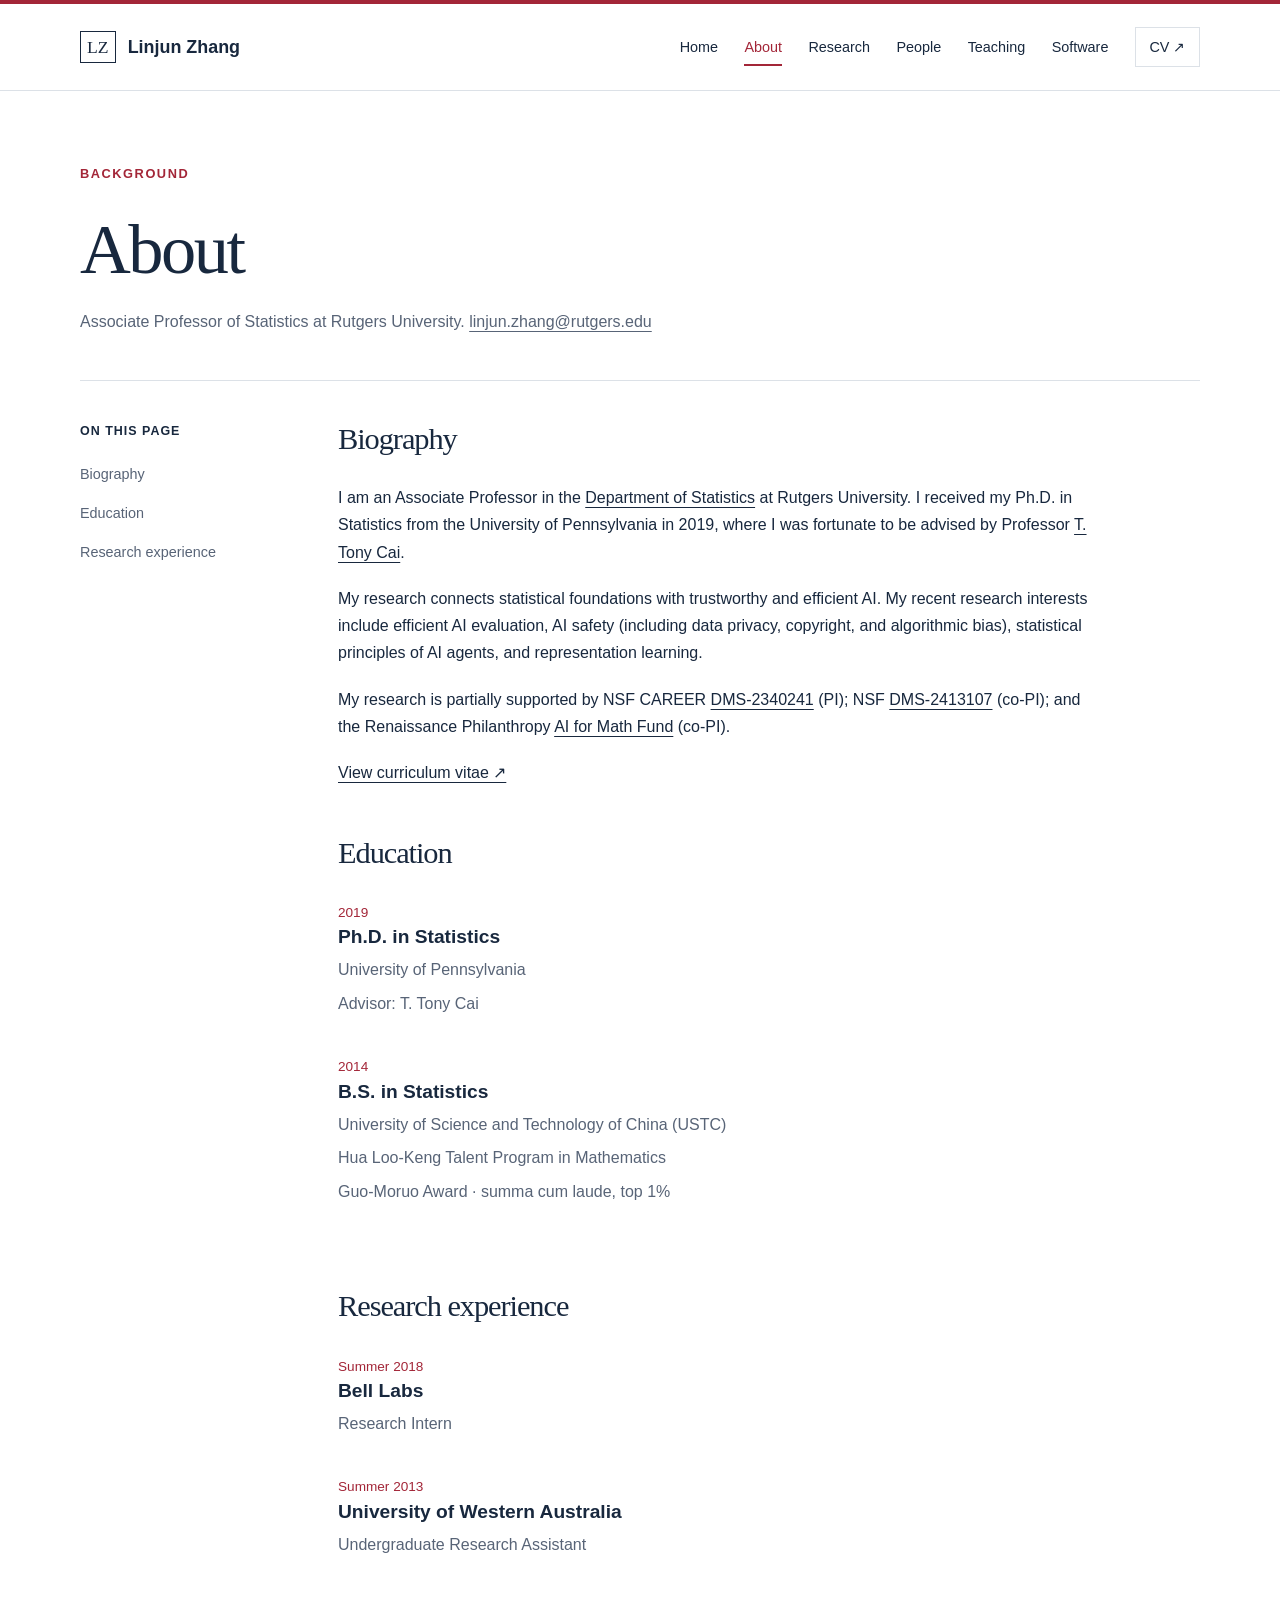
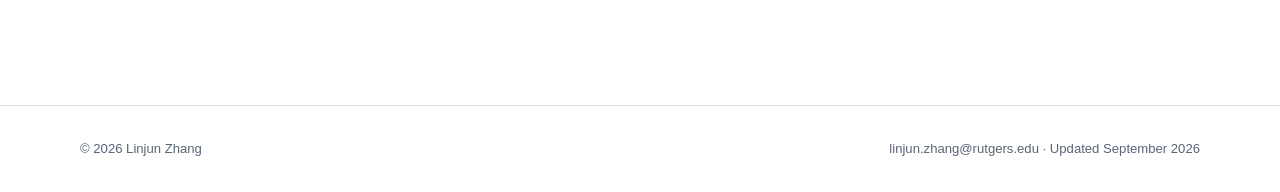
==== About.html @ 8ea5ffb5 "Simplify copyright footer across all pages" ====
<!doctype html>
<html lang="en">
<head>
  <meta charset="utf-8">
  <meta name="viewport" content="width=device-width, initial-scale=1">
  <title>About | Linjun Zhang</title>
  <meta name="description" content="Biography, education, research interests, and experience of Linjun Zhang at Rutgers University.">
  <link rel="canonical" href="https://linjunz.github.io/About.html">
  <link rel="icon" href="icon.jpg" type="image/jpeg">
  <link rel="stylesheet" href="assets/site.css?v=portrait-2">
  <script src="assets/site.js" defer></script>
</head>
<body data-page="About">
<a class="skip-link" href="#main">Skip to content</a>
<header class="site-header"><div class="wrap header-inner">
  <a class="brand" href="index.html"><span class="monogram" aria-hidden="true">LZ</span>Linjun Zhang</a>
  <button class="menu-toggle" type="button" aria-controls="primary-navigation" aria-expanded="false" hidden>Menu</button>
  <nav class="nav" id="primary-navigation" aria-label="Main navigation"><a href="index.html">Home</a><a href="About.html" aria-current="page">About</a><a href="Research.html">Research</a><a href="People.html">People</a><a href="Teaching.html">Teaching</a><a href="Software.html">Software</a><a href="https://www.dropbox.com/s/jrlijhclnd26m2x/CV_Linjun_Zhang.pdf?dl=0" class="cv-link">CV ↗</a></nav>
</div></header>
<main id="main" class="wrap"><header class="page-intro"><p class="eyebrow">Background</p><h1>About</h1><p>Associate Professor of Statistics at Rutgers University. <a href="mailto:linjun.zhang@rutgers.edu">linjun.zhang@rutgers.edu</a></p></header><div class="page-layout"><nav class="page-nav" aria-label="On this page"><strong>On this page</strong><a href="#biography">Biography</a><a href="#education">Education</a><a href="#experience">Research experience</a></nav><div><section class="content-section prose" id="biography"><h2>Biography</h2>
<p>I am an Associate Professor in the <a href="https://statistics.rutgers.edu/">Department of Statistics</a> at Rutgers University. I received my Ph.D. in Statistics from the University of Pennsylvania in 2019, where I was fortunate to be advised by Professor <a href="http://www-stat.wharton.upenn.edu/~tcai/">T. Tony Cai</a>.</p>
<p>My research connects statistical foundations with trustworthy and efficient AI. My recent research interests include efficient AI evaluation, AI safety (including data privacy, copyright, and algorithmic bias), statistical principles of AI agents, and representation learning.</p>
<p>My research is partially supported by NSF CAREER <a href="https://www.nsf.gov/awardsearch/showAward?AWD_ID=2340241">DMS-2340241</a> (PI); NSF <a href="https://www.nsf.gov/awardsearch/showAward?AWD_ID=2413107">DMS-2413107</a> (co-PI); and the Renaissance Philanthropy <a href="https://www.renaissancephilanthropy.org/crowdsourcing-and-reinventing-the-next-generation-of-dynamic-and-scalable-math-benchmarks">AI for Math Fund</a> (co-PI).</p>
<p><a href="https://www.dropbox.com/s/jrlijhclnd26m2x/CV_Linjun_Zhang.pdf?dl=0">View curriculum vitae ↗</a></p></section>
<section class="content-section" id="education"><h2>Education</h2>
<div class="timeline-entry"><time>2019</time><h3>Ph.D. in Statistics</h3><p>University of Pennsylvania</p><p>Advisor: T. Tony Cai</p></div>
<div class="timeline-entry"><time>2014</time><h3>B.S. in Statistics</h3><p>University of Science and Technology of China (USTC)</p><p>Hua Loo-Keng Talent Program in Mathematics</p><p>Guo-Moruo Award · summa cum laude, top 1%</p></div></section>
<section class="content-section" id="experience"><h2>Research experience</h2>
<div class="timeline-entry"><time>Summer 2018</time><h3>Bell Labs</h3><p>Research Intern</p></div>
<div class="timeline-entry"><time>Summer 2013</time><h3>University of Western Australia</h3><p>Undergraduate Research Assistant</p></div></section></div></div></main>
<footer class="site-footer"><div class="wrap footer-inner"><span>© 2026 Linjun Zhang</span><span><a href="mailto:linjun.zhang@rutgers.edu">linjun.zhang@rutgers.edu</a> · Updated September 2026</span></div></footer>
</body>
</html>
---- assets/site.css ----
:root{--ink:#18283e;--muted:#586477;--accent:#a32638;--line:#dce1e7;--paper:#fff;--wash:#f3f5f8;--serif:Georgia,'Times New Roman',serif;--sans:-apple-system,BlinkMacSystemFont,'Segoe UI',sans-serif}
*{box-sizing:border-box}html{scroll-behavior:smooth;scroll-padding-top:6rem}body{margin:0;color:var(--ink);background:var(--paper);font:1rem/1.7 var(--sans);-webkit-font-smoothing:antialiased}a{color:inherit;text-underline-offset:.22em}a:hover{color:var(--accent)}a:focus-visible,button:focus-visible,summary:focus-visible{outline:3px solid var(--accent);outline-offset:5px}img{max-width:100%;display:block}button{font:inherit}h1,h2,h3,p{margin-top:0}h1,h2,h3{line-height:1.2}h1,h2{font-family:var(--serif);font-weight:400;letter-spacing:-.035em}h1{font-size:clamp(2.8rem,5.5vw,4.8rem)}h2{font-size:2.15rem}h3{font-size:1.2rem;font-weight:600}p{margin-bottom:1.2rem}.wrap{width:min(1120px,calc(100% - 6rem));margin-inline:auto}.skip-link{position:fixed;top:-100px;left:1rem;background:var(--ink);color:white;padding:.7rem 1rem;z-index:100}.skip-link:focus{top:1rem}.site-header{border-top:4px solid var(--accent);border-bottom:1px solid var(--line);background:var(--paper)}.header-inner{min-height:86px;display:flex;align-items:center;justify-content:space-between;gap:2rem}.brand{text-decoration:none;display:flex;align-items:center;gap:.75rem;font-weight:650;font-size:1.12rem;white-space:nowrap}.monogram{border:1px solid var(--ink);font:1.1rem var(--serif);padding:.3rem .38rem}.nav{display:flex;gap:1.65rem;align-items:center}.nav a{font-size:.9rem;text-decoration:none;position:relative;padding:1rem 0}.nav a[aria-current=page]{color:var(--accent)}.nav a[aria-current=page]:after{content:'';position:absolute;bottom:.55rem;left:0;right:0;height:2px;background:var(--accent)}.nav .cv-link{border:1px solid var(--line);padding:.4rem .85rem}.menu-toggle{display:none;background:none;border:1px solid var(--line);padding:.4rem .75rem;color:var(--ink)}.eyebrow{font-size:.8rem;letter-spacing:.12em;text-transform:uppercase;color:var(--accent);font-weight:650;margin-bottom:1.4rem}.home-hero{display:grid;grid-template-columns:minmax(0,1fr) 290px;gap:5rem;padding:5rem 0 4rem;align-items:start}.home-hero h1{margin-bottom:1.1rem}.position{font-size:1.25rem;margin-bottom:1.8rem}.position span{display:block;font-size:1rem;color:var(--muted);margin-top:.15rem}.intro{max-width:650px;font-size:1.08rem}.portrait{margin:0;width:100%;max-width:260px;justify-self:end}.portrait img{width:100%;height:auto;aspect-ratio:2/3;object-fit:contain;border-radius:6px}.portrait figcaption{font-size:.82rem;color:var(--muted);margin-top:.9rem;border-top:2px solid var(--accent);padding-top:.8rem}.portrait figcaption span{display:block}.contact-links{display:flex;gap:.65rem 1.4rem;flex-wrap:wrap;margin-top:1.9rem;font-size:.9rem}.contact-links a{text-decoration:none;border-bottom:1px solid var(--line);padding-bottom:.2rem}.opportunity{display:grid;grid-template-columns:190px minmax(0,1fr) auto;gap:1.7rem;align-items:center;background:var(--wash);border-left:3px solid var(--accent);padding:1.6rem 1.8rem;margin-bottom:4rem}.opportunity h2{font:600 1rem var(--sans);letter-spacing:0;margin:0}.opportunity p{margin:0;color:var(--muted);font-size:.94rem}.opportunity a{font-size:.9rem;white-space:nowrap}.split-section{display:grid;grid-template-columns:240px minmax(0,1fr);gap:3rem;padding:3rem 0;border-top:1px solid var(--line)}.split-section>div:first-child p{font-size:.9rem;color:var(--muted)}.section-number{display:block;color:var(--accent);font-size:.8rem;letter-spacing:.1em;margin-bottom:1.1rem}.topics{display:grid;grid-template-columns:1fr 1fr;gap:1.35rem 2.5rem}.topic{font-size:1.1rem;font-family:var(--serif);padding-bottom:1rem;border-bottom:1px solid var(--line)}.topic span{font: .8rem var(--sans);color:var(--muted);display:block;margin-top:.5rem}.funding{color:var(--muted);font-size:.95rem;max-width:700px}.site-footer{margin-top:4rem;border-top:1px solid var(--line);padding:2rem 0;color:var(--muted);font-size:.82rem}.footer-inner{display:flex;justify-content:space-between;gap:1rem;flex-wrap:wrap}.site-footer a{text-decoration:none}.page-intro{padding:4.5rem 0 2.8rem;border-bottom:1px solid var(--line);margin-bottom:2.5rem}.page-intro h1{margin-bottom:1rem}.page-intro p:last-child{margin:0;max-width:780px;color:var(--muted)}.page-intro .eyebrow{color:var(--accent)}.page-layout{display:grid;grid-template-columns:210px minmax(0,1fr);gap:3rem}.page-nav{align-self:start;position:sticky;top:2rem;font-size:.9rem}.page-nav a{display:block;text-decoration:none;color:var(--muted);padding:.45rem 0}.page-nav a:hover{color:var(--accent)}.page-nav strong{display:block;margin-bottom:.8rem;font-size:.78rem;letter-spacing:.08em;text-transform:uppercase}.content-section{margin-bottom:3rem;scroll-margin-top:2rem}.content-section h2{font-size:1.9rem;margin-bottom:1.7rem}.paper-list,.person-list,.course-list,.plain-list{list-style:none;padding:0;margin:0}.paper{border-top:1px solid var(--line);padding:1.5rem 0}.paper:first-child{border-top:0;padding-top:0}.paper h3{font-size:1.13rem;line-height:1.5;margin:.5rem 0}.paper h3 a{text-decoration:none}.paper h3 a:hover{text-decoration:underline}.paper-meta{font-size:.8rem;color:var(--accent);font-weight:600}.authors{font-size:.9rem;color:var(--muted);margin:0}.authors strong{color:var(--ink);font-weight:600}.paper-links{display:flex;gap:1rem;margin-top:.5rem;font-size:.82rem}.paper-links a{color:var(--muted)}.person-list li,.course-list li{padding:1.3rem 0;border-top:1px solid var(--line)}.person-list li:first-child,.course-list li:first-child{border-top:0;padding-top:0}.person-list h3{margin:0 0 .45rem}.person-list p{margin:.2rem 0;color:var(--muted);font-size:.94rem}.people-grid{display:grid;grid-template-columns:1fr 1fr;gap:1.2rem 2rem}.people-grid .person{padding:1.1rem 0;border-bottom:1px solid var(--line)}.people-grid h3{margin-bottom:.3rem}.people-grid p{color:var(--muted);font-size:.9rem;margin:0}.course{display:grid;grid-template-columns:110px minmax(0,1fr);gap:1.5rem}.course time{font-size:.85rem;color:var(--muted)}.course h3{margin-bottom:.35rem}.course p{margin:0;color:var(--muted);font-size:.94rem}.course-code{font-size:.8rem;color:var(--accent);font-weight:600}.software-grid{display:grid;grid-template-columns:1fr 1fr;gap:0 3rem}.software{padding:1.8rem 0;border-top:1px solid var(--line)}.software h2{font-size:1.8rem;margin:.8rem 0}.software p{color:var(--muted);font-size:.96rem;min-height:3.2rem}.software .language{color:var(--accent);font-size:.8rem}.software-links{display:flex;gap:1.2rem;font-size:.88rem}.prose{max-width:760px}.timeline-entry{padding-bottom:1.8rem}.timeline-entry h3{margin-bottom:.5rem}.timeline-entry p{color:var(--muted);margin-bottom:.4rem}.timeline-entry time{font-size:.85rem;color:var(--accent)}.small-note{font-size:.82rem;color:var(--muted)}.link-arrow{font-size:.9rem}.home-recent .paper h3{font-size:1.1rem}.home-recent .paper{padding:1.2rem 0}.home-recent .paper:first-child{padding-top:0}
@media(min-width:801px){.nav{display:flex!important}}
@media(max-width:1000px){.wrap{width:calc(100% - 3.5rem)}.nav{gap:1rem}.home-hero{gap:2.5rem;grid-template-columns:minmax(0,1fr) 240px}.portrait{max-width:240px}.opportunity{grid-template-columns:150px minmax(0,1fr)}.opportunity>a{grid-column:2}.split-section{grid-template-columns:190px minmax(0,1fr);gap:2rem}.page-layout{grid-template-columns:170px minmax(0,1fr);gap:2rem}}
@media(max-width:800px){.header-inner{flex-wrap:wrap;gap:0;min-height:76px;padding:1.1rem 0}.menu-toggle:not([hidden]){display:block}.nav{width:100%;flex-wrap:wrap;gap:.2rem 1.5rem;padding-top:1rem}.nav[hidden]{display:none}.nav a{padding:.6rem 0}.home-hero{padding-top:3rem;grid-template-columns:minmax(0,1fr) 190px;gap:2rem}.portrait{max-width:190px}.page-layout{display:block}.page-nav{position:static;display:flex;flex-wrap:wrap;gap:.25rem 1.2rem;border-bottom:1px solid var(--line);padding-bottom:1.5rem;margin-bottom:2.5rem}.page-nav strong{width:100%}.page-nav a{padding:.2rem 0}.page-intro{padding-top:3rem}.opportunity{margin-bottom:2.5rem}.split-section{grid-template-columns:1fr;gap:1rem}.split-section>div:first-child{display:flex;align-items:baseline;gap:1rem;flex-wrap:wrap}.section-number{margin:0}.split-section>div:first-child h2{margin-bottom:1rem}.split-section>div:first-child p{width:100%}}
@media(max-width:580px){.wrap{width:calc(100% - 2.5rem)}.home-hero{grid-template-columns:1fr;padding:2.5rem 0;gap:1.8rem}.hero-copy{order:1}.portrait{display:flex;gap:1rem;align-items:center;max-width:none;justify-self:start}.portrait img{width:100px;height:auto;flex:none}.portrait figcaption{margin:0;padding:.6rem 0;border-top:0;font-size:.85rem}.home-hero h1{font-size:3.2rem}.home-hero .eyebrow{margin-bottom:1rem}.intro{font-size:1rem}.position{font-size:1.08rem}.opportunity{display:block;padding:1.4rem}.opportunity h2{margin-bottom:.8rem}.opportunity p{margin-bottom:1rem}.topics,.people-grid,.software-grid{grid-template-columns:1fr}.topic{font-size:1.15rem}.page-intro{padding:2.5rem 0 2rem}.page-intro h1{font-size:3rem}.course{grid-template-columns:1fr;gap:.4rem}.split-section{padding:2rem 0}.site-footer{margin-top:2rem}.footer-inner{display:block}.footer-inner>span{display:block;margin-bottom:.5rem}}
@media(prefers-reduced-motion:reduce){html{scroll-behavior:auto}}
@media print{.site-header,.page-nav,.menu-toggle,.skip-link{display:none}.wrap{width:100%}.home-hero{padding:1rem 0}.page-layout{display:block}a{text-decoration:none}.paper,.person{break-inside:avoid}.site-footer{margin-top:1rem}}
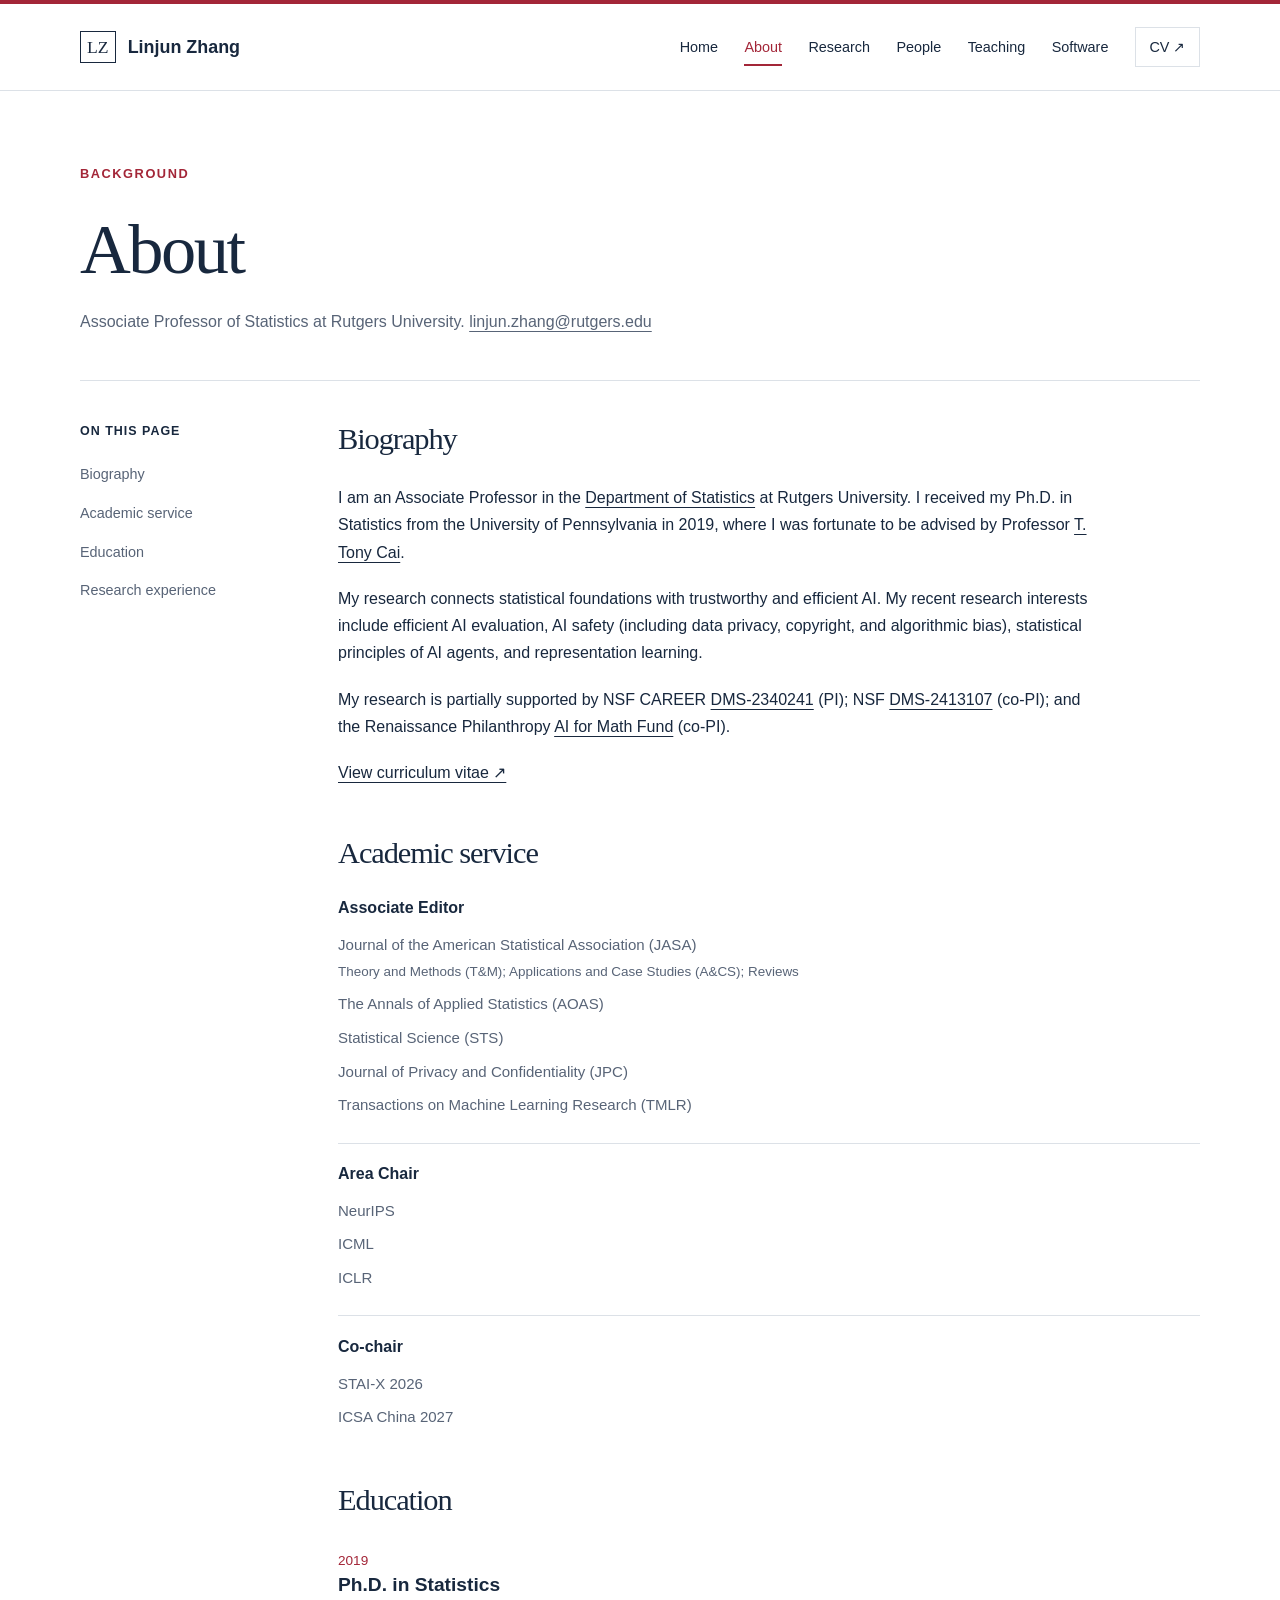
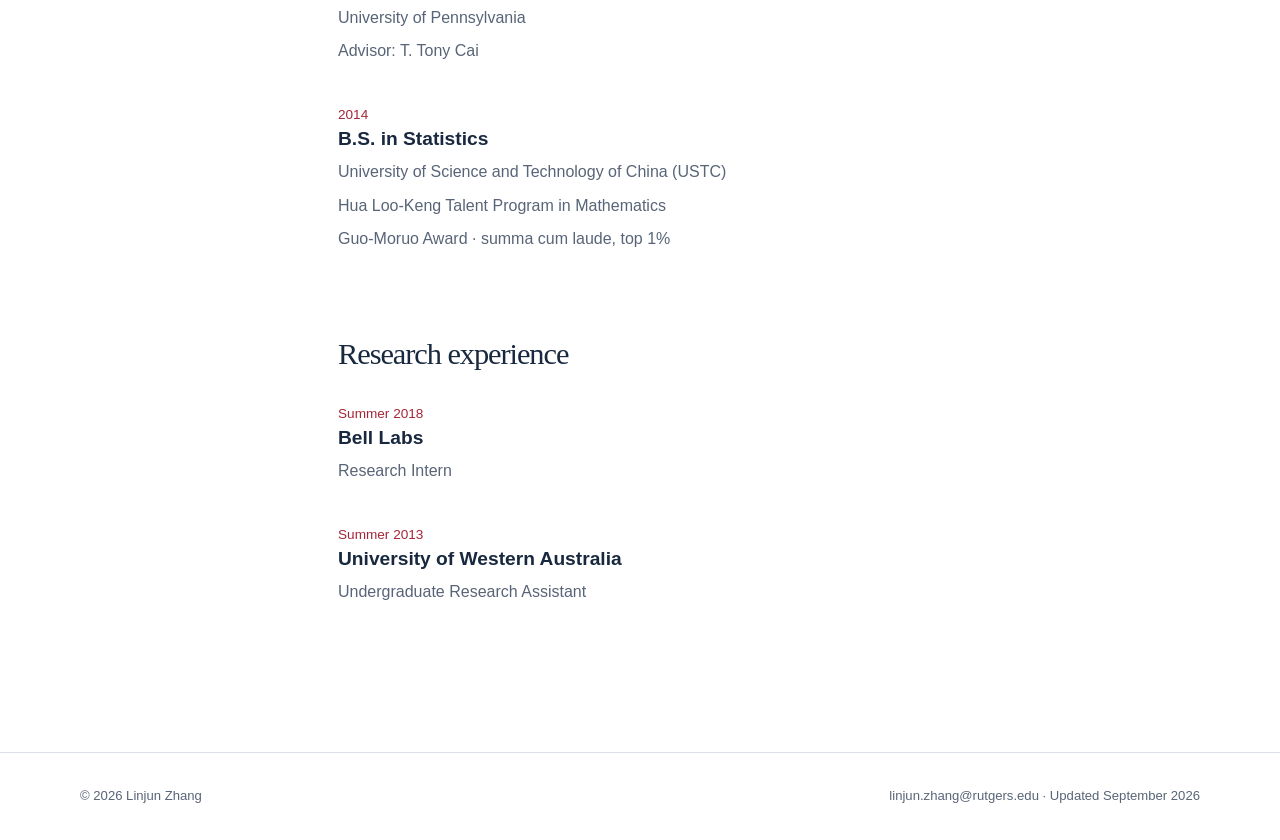
==== commit b52eb4b1: "Add academic service and move homepage recruitment to the bottom" ====
--- a/About.html
+++ b/About.html
@@ -4,10 +4,10 @@
   <meta charset="utf-8">
   <meta name="viewport" content="width=device-width, initial-scale=1">
   <title>About | Linjun Zhang</title>
-  <meta name="description" content="Biography, education, research interests, and experience of Linjun Zhang at Rutgers University.">
+  <meta name="description" content="Biography, academic service, education, research interests, and experience of Linjun Zhang at Rutgers University.">
   <link rel="canonical" href="https://linjunz.github.io/About.html">
   <link rel="icon" href="icon.jpg" type="image/jpeg">
-  <link rel="stylesheet" href="assets/site.css?v=portrait-2">
+  <link rel="stylesheet" href="assets/site.css?v=service-1">
   <script src="assets/site.js" defer></script>
 </head>
 <body data-page="About">
@@ -17,11 +17,12 @@
   <button class="menu-toggle" type="button" aria-controls="primary-navigation" aria-expanded="false" hidden>Menu</button>
   <nav class="nav" id="primary-navigation" aria-label="Main navigation"><a href="index.html">Home</a><a href="About.html" aria-current="page">About</a><a href="Research.html">Research</a><a href="People.html">People</a><a href="Teaching.html">Teaching</a><a href="Software.html">Software</a><a href="https://www.dropbox.com/s/jrlijhclnd26m2x/CV_Linjun_Zhang.pdf?dl=0" class="cv-link">CV ↗</a></nav>
 </div></header>
-<main id="main" class="wrap"><header class="page-intro"><p class="eyebrow">Background</p><h1>About</h1><p>Associate Professor of Statistics at Rutgers University. <a href="mailto:linjun.zhang@rutgers.edu">linjun.zhang@rutgers.edu</a></p></header><div class="page-layout"><nav class="page-nav" aria-label="On this page"><strong>On this page</strong><a href="#biography">Biography</a><a href="#education">Education</a><a href="#experience">Research experience</a></nav><div><section class="content-section prose" id="biography"><h2>Biography</h2>
+<main id="main" class="wrap"><header class="page-intro"><p class="eyebrow">Background</p><h1>About</h1><p>Associate Professor of Statistics at Rutgers University. <a href="mailto:linjun.zhang@rutgers.edu">linjun.zhang@rutgers.edu</a></p></header><div class="page-layout"><nav class="page-nav" aria-label="On this page"><strong>On this page</strong><a href="#biography">Biography</a><a href="#service">Academic service</a><a href="#education">Education</a><a href="#experience">Research experience</a></nav><div><section class="content-section prose" id="biography"><h2>Biography</h2>
 <p>I am an Associate Professor in the <a href="https://statistics.rutgers.edu/">Department of Statistics</a> at Rutgers University. I received my Ph.D. in Statistics from the University of Pennsylvania in 2019, where I was fortunate to be advised by Professor <a href="http://www-stat.wharton.upenn.edu/~tcai/">T. Tony Cai</a>.</p>
 <p>My research connects statistical foundations with trustworthy and efficient AI. My recent research interests include efficient AI evaluation, AI safety (including data privacy, copyright, and algorithmic bias), statistical principles of AI agents, and representation learning.</p>
 <p>My research is partially supported by NSF CAREER <a href="https://www.nsf.gov/awardsearch/showAward?AWD_ID=2340241">DMS-2340241</a> (PI); NSF <a href="https://www.nsf.gov/awardsearch/showAward?AWD_ID=2413107">DMS-2413107</a> (co-PI); and the Renaissance Philanthropy <a href="https://www.renaissancephilanthropy.org/crowdsourcing-and-reinventing-the-next-generation-of-dynamic-and-scalable-math-benchmarks">AI for Math Fund</a> (co-PI).</p>
 <p><a href="https://www.dropbox.com/s/jrlijhclnd26m2x/CV_Linjun_Zhang.pdf?dl=0">View curriculum vitae ↗</a></p></section>
+<section class="content-section" id="service"><h2>Academic service</h2><div class="service-groups"><section class="service-group"><h3>Associate Editor</h3><ul><li><a href="https://www.tandfonline.com/journals/uasa19">Journal of the American Statistical Association (JASA)</a><span class="service-detail">Theory and Methods (T&amp;M); Applications and Case Studies (A&amp;CS); Reviews</span></li><li>The Annals of Applied Statistics (AOAS)</li><li>Statistical Science (STS)</li><li><a href="https://journalprivacyconfidentiality.org/index.php/jpc/about/editorialTeam">Journal of Privacy and Confidentiality (JPC)</a></li><li><a href="https://jmlr.org/tmlr/editorial-board.html">Transactions on Machine Learning Research (TMLR)</a></li></ul></section><section class="service-group"><h3>Area Chair</h3><ul><li>NeurIPS</li><li>ICML</li><li>ICLR</li></ul></section><section class="service-group"><h3>Co-chair</h3><ul><li><a href="https://statsupai.org/STAIX2026/organizers.html">STAI-X 2026</a></li><li>ICSA China 2027</li></ul></section></div></section>
 <section class="content-section" id="education"><h2>Education</h2>
 <div class="timeline-entry"><time>2019</time><h3>Ph.D. in Statistics</h3><p>University of Pennsylvania</p><p>Advisor: T. Tony Cai</p></div>
 <div class="timeline-entry"><time>2014</time><h3>B.S. in Statistics</h3><p>University of Science and Technology of China (USTC)</p><p>Hua Loo-Keng Talent Program in Mathematics</p><p>Guo-Moruo Award · summa cum laude, top 1%</p></div></section>
--- a/assets/site.css
+++ b/assets/site.css
@@ -6,3 +6,5 @@
 @media(max-width:580px){.wrap{width:calc(100% - 2.5rem)}.home-hero{grid-template-columns:1fr;padding:2.5rem 0;gap:1.8rem}.hero-copy{order:1}.portrait{display:flex;gap:1rem;align-items:center;max-width:none;justify-self:start}.portrait img{width:100px;height:auto;flex:none}.portrait figcaption{margin:0;padding:.6rem 0;border-top:0;font-size:.85rem}.home-hero h1{font-size:3.2rem}.home-hero .eyebrow{margin-bottom:1rem}.intro{font-size:1rem}.position{font-size:1.08rem}.opportunity{display:block;padding:1.4rem}.opportunity h2{margin-bottom:.8rem}.opportunity p{margin-bottom:1rem}.topics,.people-grid,.software-grid{grid-template-columns:1fr}.topic{font-size:1.15rem}.page-intro{padding:2.5rem 0 2rem}.page-intro h1{font-size:3rem}.course{grid-template-columns:1fr;gap:.4rem}.split-section{padding:2rem 0}.site-footer{margin-top:2rem}.footer-inner{display:block}.footer-inner>span{display:block;margin-bottom:.5rem}}
 @media(prefers-reduced-motion:reduce){html{scroll-behavior:auto}}
 @media print{.site-header,.page-nav,.menu-toggle,.skip-link{display:none}.wrap{width:100%}.home-hero{padding:1rem 0}.page-layout{display:block}a{text-decoration:none}.paper,.person{break-inside:avoid}.site-footer{margin-top:1rem}}
+
+.service-groups{min-width:0}.service-group+.service-group{border-top:1px solid var(--line);margin-top:1.3rem;padding-top:1.3rem}.service-group h3{font-size:1rem;margin:0 0 .65rem}.service-group ul{list-style:none;margin:0;padding:0}.service-group li{font-size:.94rem;color:var(--muted);padding:.25rem 0;overflow-wrap:anywhere}.service-group a{text-decoration:none}.service-group a:hover{text-decoration:underline}.service-detail{display:block;font-size:.84rem;margin-top:.2rem}
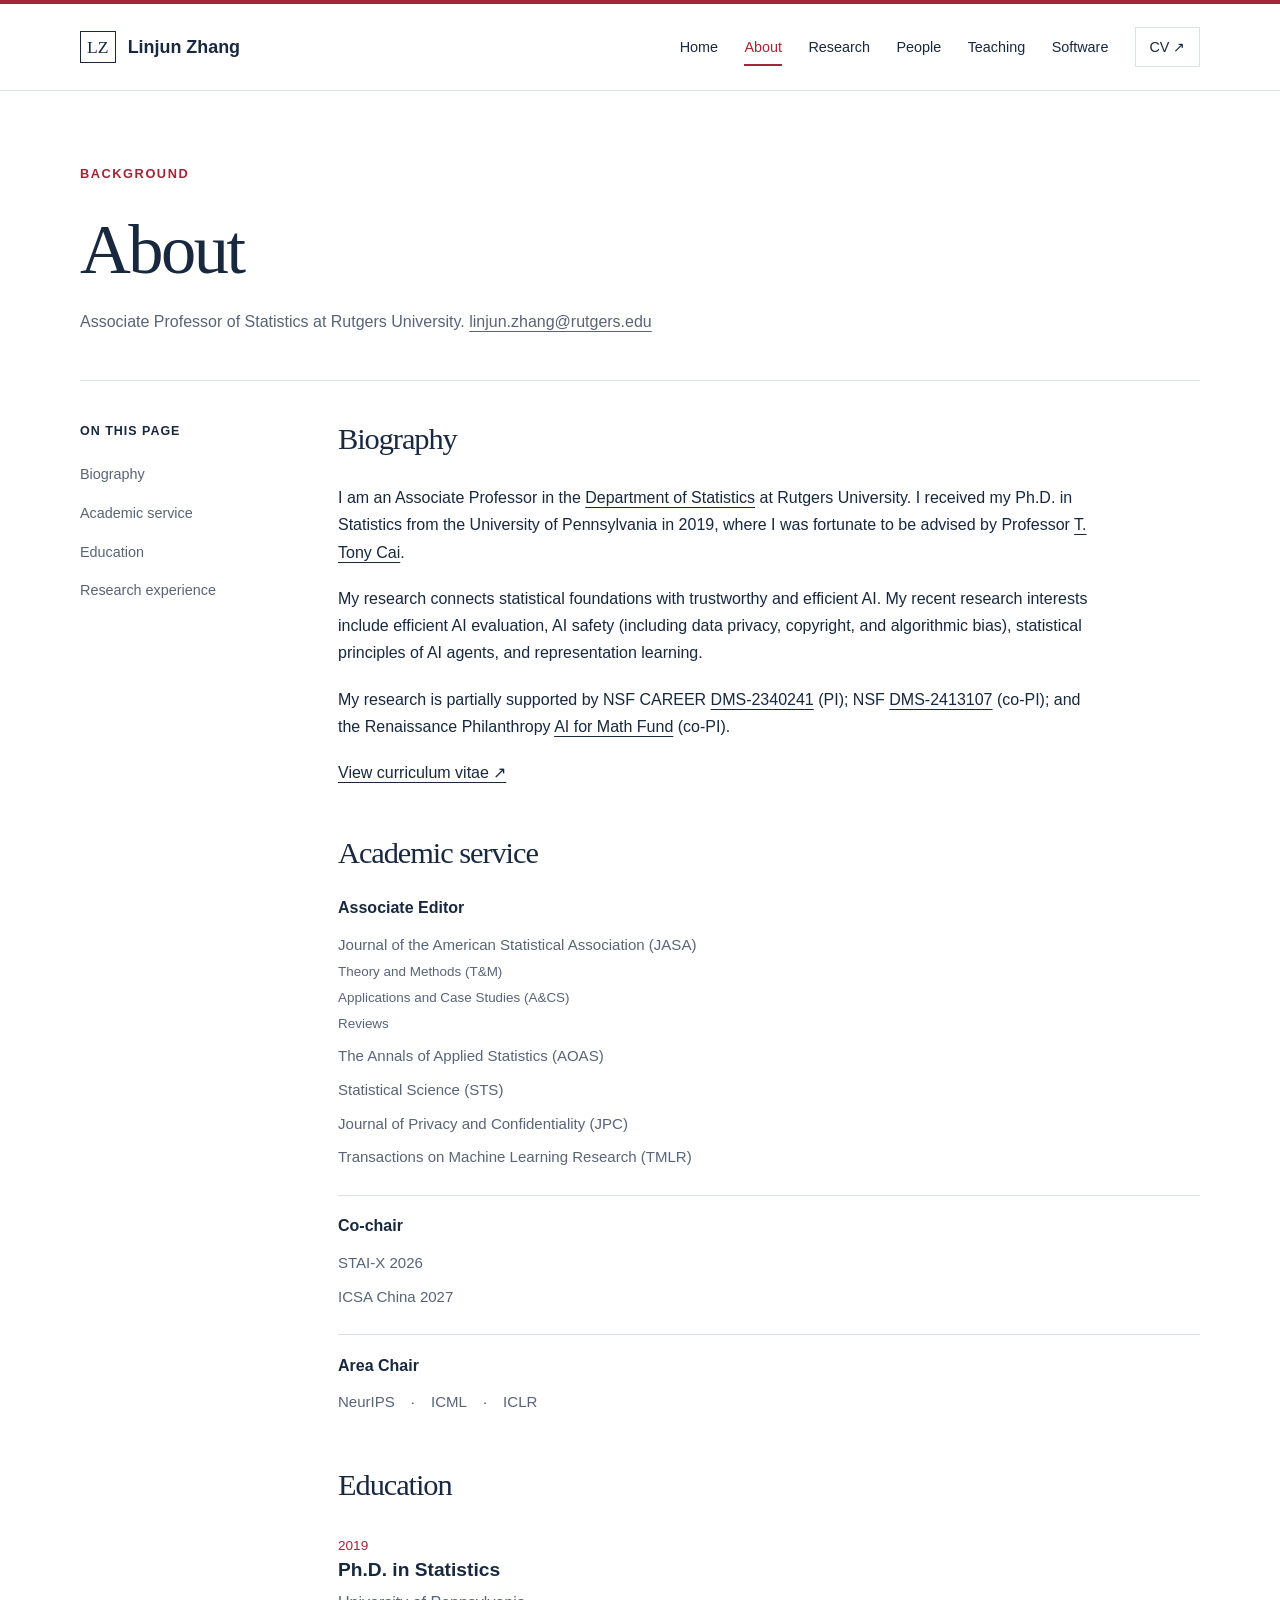
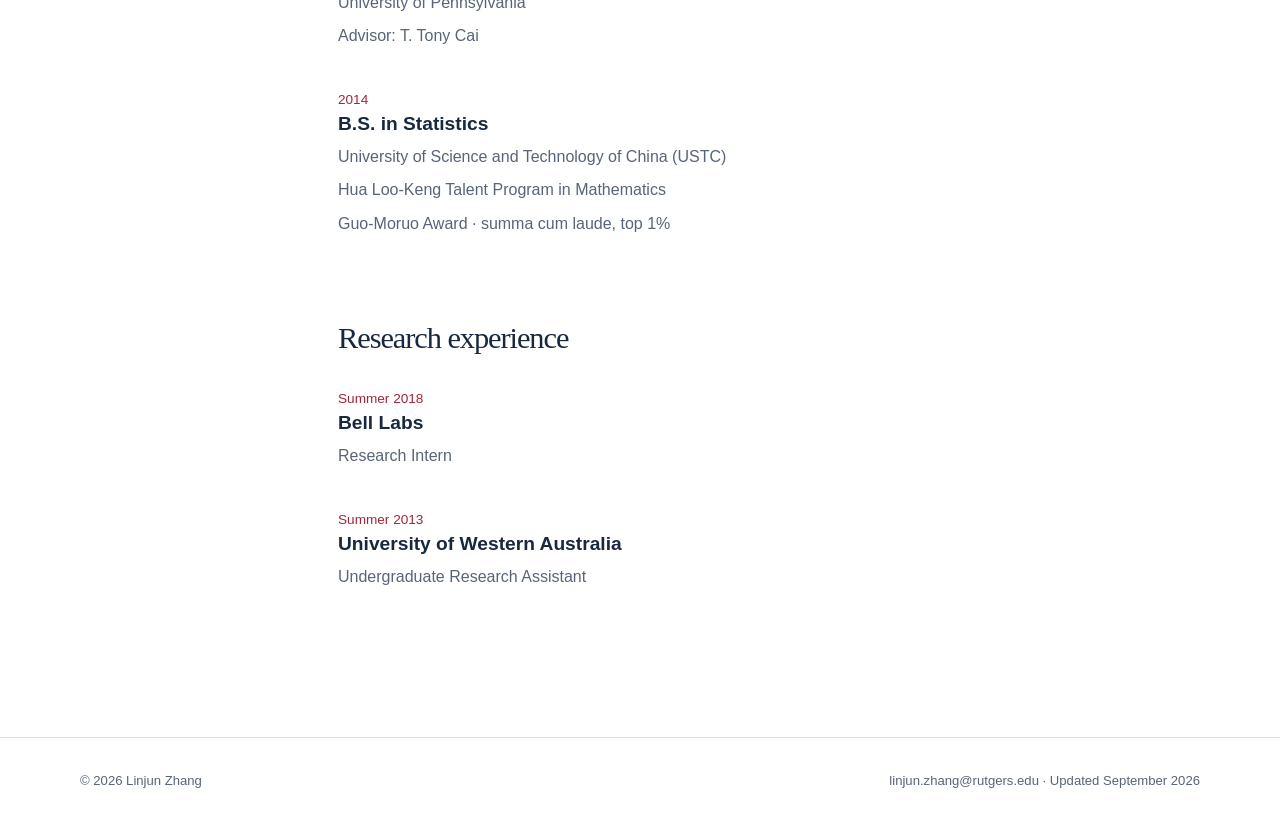
==== commit 2d463f8e: "Refine academic service layout and conference link" ====
--- a/About.html
+++ b/About.html
@@ -7,7 +7,7 @@
   <meta name="description" content="Biography, academic service, education, research interests, and experience of Linjun Zhang at Rutgers University.">
   <link rel="canonical" href="https://linjunz.github.io/About.html">
   <link rel="icon" href="icon.jpg" type="image/jpeg">
-  <link rel="stylesheet" href="assets/site.css?v=service-1">
+  <link rel="stylesheet" href="assets/site.css?v=service-2">
   <script src="assets/site.js" defer></script>
 </head>
 <body data-page="About">
@@ -22,7 +22,7 @@
 <p>My research connects statistical foundations with trustworthy and efficient AI. My recent research interests include efficient AI evaluation, AI safety (including data privacy, copyright, and algorithmic bias), statistical principles of AI agents, and representation learning.</p>
 <p>My research is partially supported by NSF CAREER <a href="https://www.nsf.gov/awardsearch/showAward?AWD_ID=2340241">DMS-2340241</a> (PI); NSF <a href="https://www.nsf.gov/awardsearch/showAward?AWD_ID=2413107">DMS-2413107</a> (co-PI); and the Renaissance Philanthropy <a href="https://www.renaissancephilanthropy.org/crowdsourcing-and-reinventing-the-next-generation-of-dynamic-and-scalable-math-benchmarks">AI for Math Fund</a> (co-PI).</p>
 <p><a href="https://www.dropbox.com/s/jrlijhclnd26m2x/CV_Linjun_Zhang.pdf?dl=0">View curriculum vitae ↗</a></p></section>
-<section class="content-section" id="service"><h2>Academic service</h2><div class="service-groups"><section class="service-group"><h3>Associate Editor</h3><ul><li><a href="https://www.tandfonline.com/journals/uasa19">Journal of the American Statistical Association (JASA)</a><span class="service-detail">Theory and Methods (T&amp;M); Applications and Case Studies (A&amp;CS); Reviews</span></li><li>The Annals of Applied Statistics (AOAS)</li><li>Statistical Science (STS)</li><li><a href="https://journalprivacyconfidentiality.org/index.php/jpc/about/editorialTeam">Journal of Privacy and Confidentiality (JPC)</a></li><li><a href="https://jmlr.org/tmlr/editorial-board.html">Transactions on Machine Learning Research (TMLR)</a></li></ul></section><section class="service-group"><h3>Area Chair</h3><ul><li>NeurIPS</li><li>ICML</li><li>ICLR</li></ul></section><section class="service-group"><h3>Co-chair</h3><ul><li><a href="https://statsupai.org/STAIX2026/organizers.html">STAI-X 2026</a></li><li>ICSA China 2027</li></ul></section></div></section>
+<section class="content-section" id="service"><h2>Academic service</h2><div class="service-groups"><section class="service-group"><h3>Associate Editor</h3><ul><li><a href="https://www.tandfonline.com/journals/uasa19">Journal of the American Statistical Association (JASA)</a><span class="service-detail">Theory and Methods (T&amp;M)</span><span class="service-detail">Applications and Case Studies (A&amp;CS)</span><span class="service-detail">Reviews</span></li><li>The Annals of Applied Statistics (AOAS)</li><li>Statistical Science (STS)</li><li><a href="https://journalprivacyconfidentiality.org/index.php/jpc/about/editorialTeam">Journal of Privacy and Confidentiality (JPC)</a></li><li><a href="https://jmlr.org/tmlr/editorial-board.html">Transactions on Machine Learning Research (TMLR)</a></li></ul></section><section class="service-group"><h3>Co-chair</h3><ul><li><a href="https://statsupai.org/STAIX2026/">STAI-X 2026</a></li><li>ICSA China 2027</li></ul></section><section class="service-group"><h3>Area Chair</h3><ul class="service-inline"><li>NeurIPS</li><li>ICML</li><li>ICLR</li></ul></section></div></section>
 <section class="content-section" id="education"><h2>Education</h2>
 <div class="timeline-entry"><time>2019</time><h3>Ph.D. in Statistics</h3><p>University of Pennsylvania</p><p>Advisor: T. Tony Cai</p></div>
 <div class="timeline-entry"><time>2014</time><h3>B.S. in Statistics</h3><p>University of Science and Technology of China (USTC)</p><p>Hua Loo-Keng Talent Program in Mathematics</p><p>Guo-Moruo Award · summa cum laude, top 1%</p></div></section>
--- a/assets/site.css
+++ b/assets/site.css
@@ -8,3 +8,5 @@
 @media print{.site-header,.page-nav,.menu-toggle,.skip-link{display:none}.wrap{width:100%}.home-hero{padding:1rem 0}.page-layout{display:block}a{text-decoration:none}.paper,.person{break-inside:avoid}.site-footer{margin-top:1rem}}
 
 .service-groups{min-width:0}.service-group+.service-group{border-top:1px solid var(--line);margin-top:1.3rem;padding-top:1.3rem}.service-group h3{font-size:1rem;margin:0 0 .65rem}.service-group ul{list-style:none;margin:0;padding:0}.service-group li{font-size:.94rem;color:var(--muted);padding:.25rem 0;overflow-wrap:anywhere}.service-group a{text-decoration:none}.service-group a:hover{text-decoration:underline}.service-detail{display:block;font-size:.84rem;margin-top:.2rem}
+
+.service-group .service-inline{display:flex;flex-wrap:wrap;gap:0 1rem}.service-inline li+li::before{content:"·";margin-right:1rem}
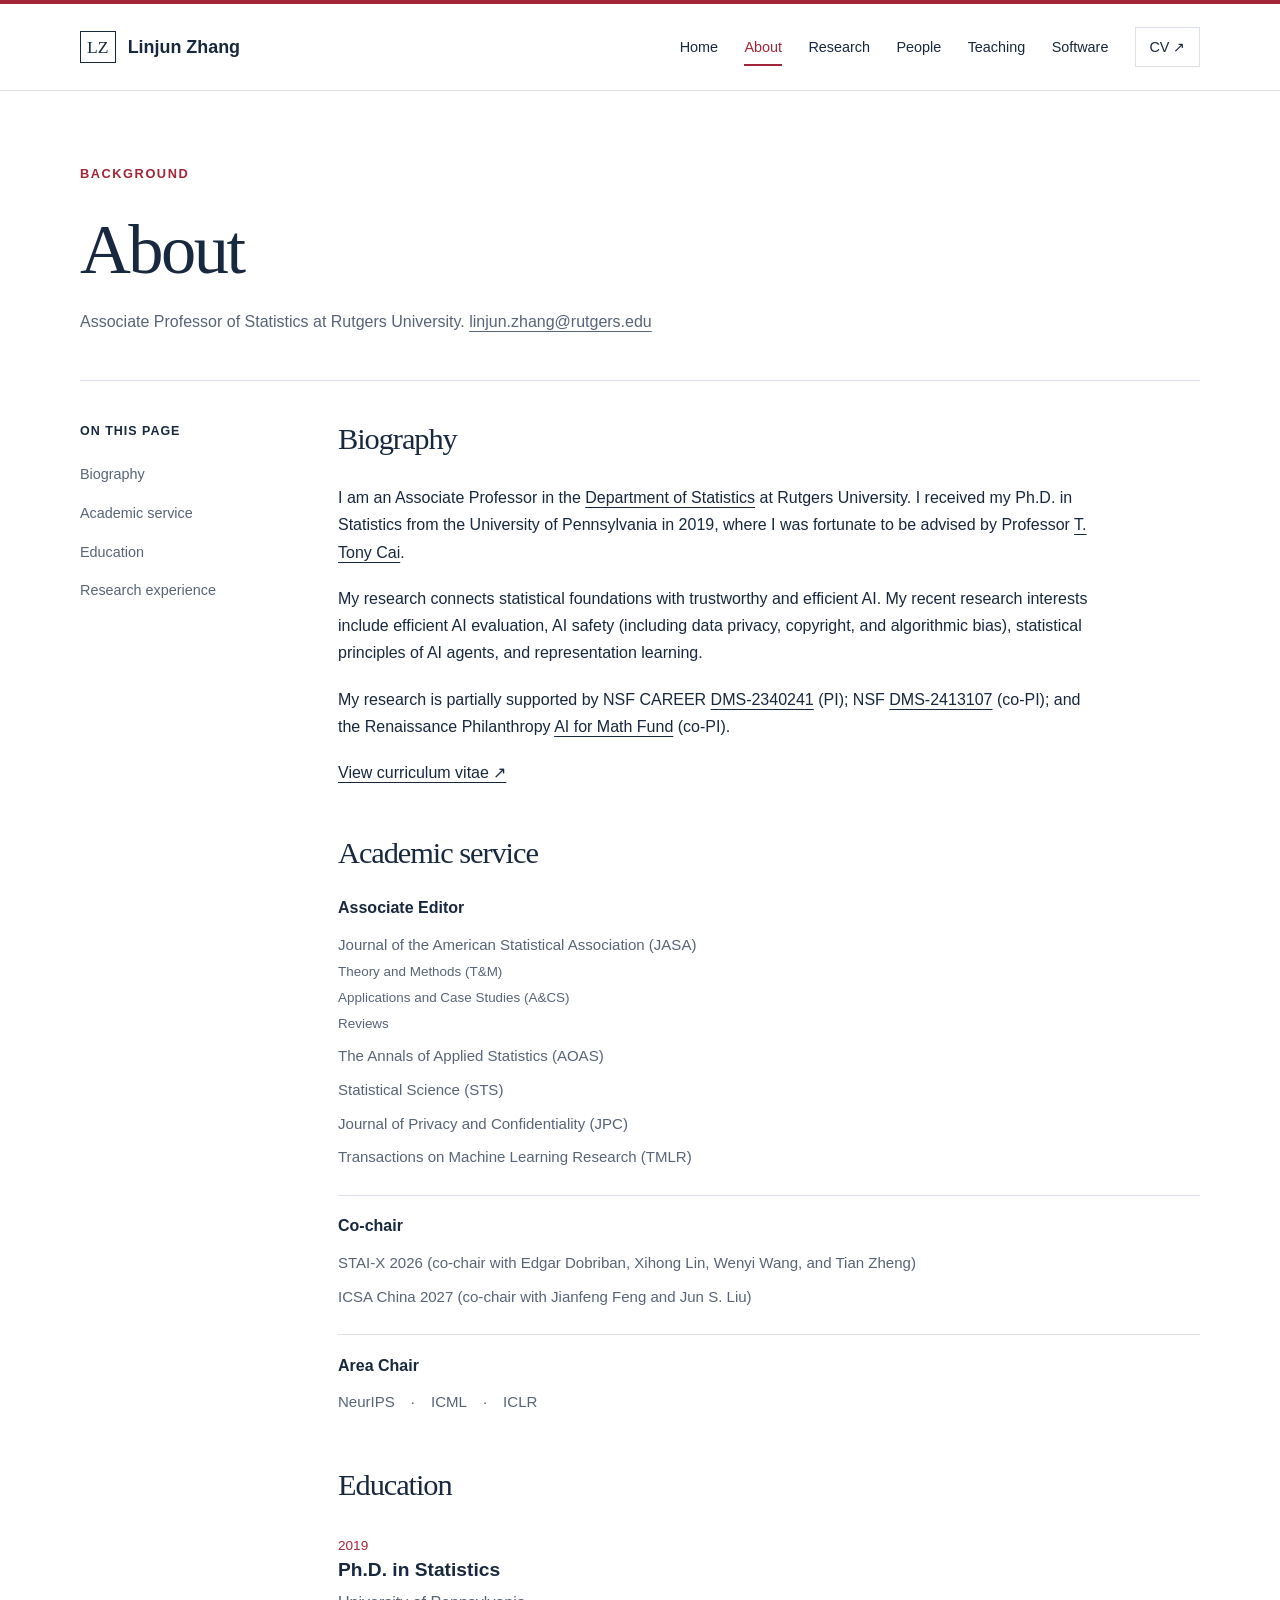
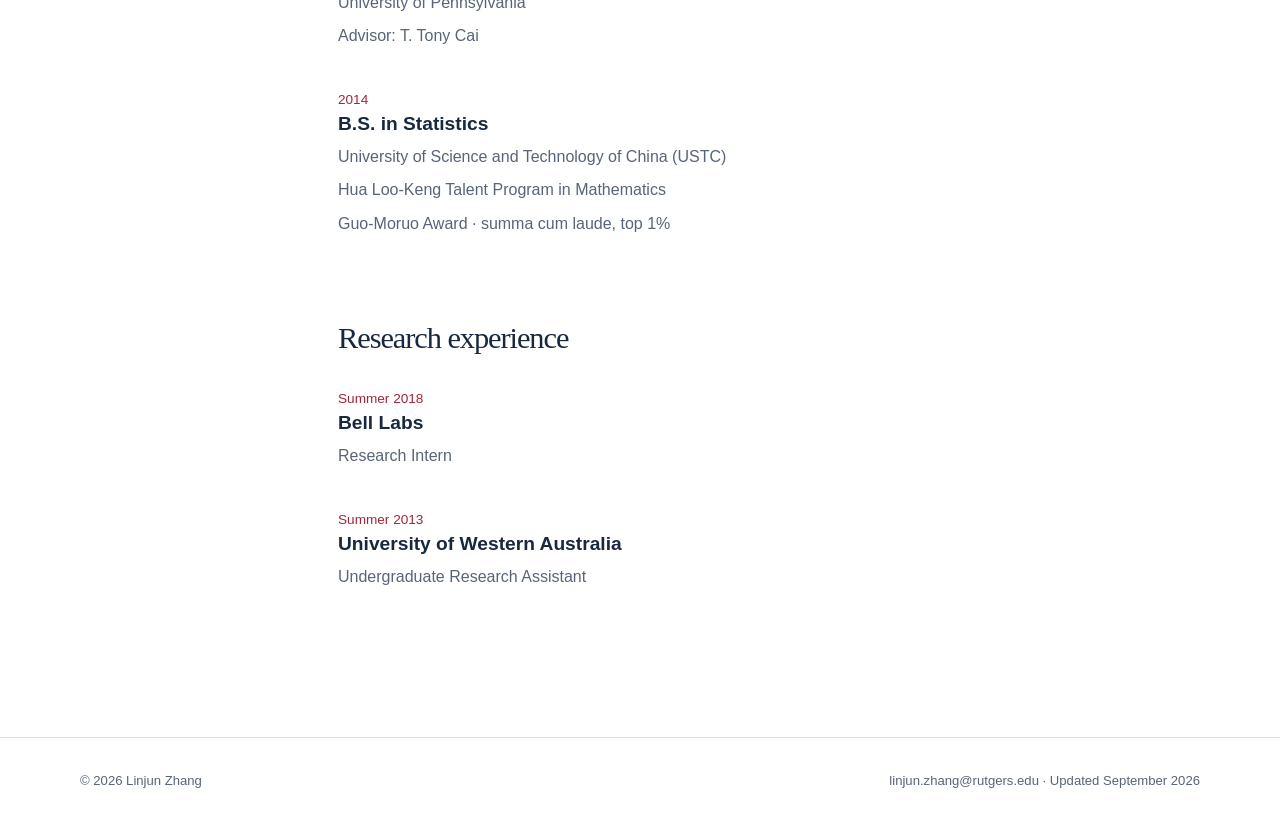
==== commit a9071c94: "Name fellow conference co-chairs in academic service" ====
--- a/About.html
+++ b/About.html
@@ -22,7 +22,7 @@
 <p>My research connects statistical foundations with trustworthy and efficient AI. My recent research interests include efficient AI evaluation, AI safety (including data privacy, copyright, and algorithmic bias), statistical principles of AI agents, and representation learning.</p>
 <p>My research is partially supported by NSF CAREER <a href="https://www.nsf.gov/awardsearch/showAward?AWD_ID=2340241">DMS-2340241</a> (PI); NSF <a href="https://www.nsf.gov/awardsearch/showAward?AWD_ID=2413107">DMS-2413107</a> (co-PI); and the Renaissance Philanthropy <a href="https://www.renaissancephilanthropy.org/crowdsourcing-and-reinventing-the-next-generation-of-dynamic-and-scalable-math-benchmarks">AI for Math Fund</a> (co-PI).</p>
 <p><a href="https://www.dropbox.com/s/jrlijhclnd26m2x/CV_Linjun_Zhang.pdf?dl=0">View curriculum vitae ↗</a></p></section>
-<section class="content-section" id="service"><h2>Academic service</h2><div class="service-groups"><section class="service-group"><h3>Associate Editor</h3><ul><li><a href="https://www.tandfonline.com/journals/uasa19">Journal of the American Statistical Association (JASA)</a><span class="service-detail">Theory and Methods (T&amp;M)</span><span class="service-detail">Applications and Case Studies (A&amp;CS)</span><span class="service-detail">Reviews</span></li><li>The Annals of Applied Statistics (AOAS)</li><li>Statistical Science (STS)</li><li><a href="https://journalprivacyconfidentiality.org/index.php/jpc/about/editorialTeam">Journal of Privacy and Confidentiality (JPC)</a></li><li><a href="https://jmlr.org/tmlr/editorial-board.html">Transactions on Machine Learning Research (TMLR)</a></li></ul></section><section class="service-group"><h3>Co-chair</h3><ul><li><a href="https://statsupai.org/STAIX2026/">STAI-X 2026</a></li><li>ICSA China 2027</li></ul></section><section class="service-group"><h3>Area Chair</h3><ul class="service-inline"><li>NeurIPS</li><li>ICML</li><li>ICLR</li></ul></section></div></section>
+<section class="content-section" id="service"><h2>Academic service</h2><div class="service-groups"><section class="service-group"><h3>Associate Editor</h3><ul><li><a href="https://www.tandfonline.com/journals/uasa19">Journal of the American Statistical Association (JASA)</a><span class="service-detail">Theory and Methods (T&amp;M)</span><span class="service-detail">Applications and Case Studies (A&amp;CS)</span><span class="service-detail">Reviews</span></li><li><a href="https://imstat.org/journals-and-publications/annals-of-applied-statistics/">The Annals of Applied Statistics (AOAS)</a></li><li>Statistical Science (STS)</li><li><a href="https://journalprivacyconfidentiality.org/index.php/jpc/about/editorialTeam">Journal of Privacy and Confidentiality (JPC)</a></li><li><a href="https://jmlr.org/tmlr/editorial-board.html">Transactions on Machine Learning Research (TMLR)</a></li></ul></section><section class="service-group"><h3>Co-chair</h3><ul><li><a href="https://statsupai.org/STAIX2026/">STAI-X 2026</a> (co-chair with Edgar Dobriban, Xihong Lin, Wenyi Wang, and Tian Zheng)</li><li>ICSA China 2027 (co-chair with Jianfeng Feng and Jun S. Liu)</li></ul></section><section class="service-group"><h3>Area Chair</h3><ul class="service-inline"><li>NeurIPS</li><li>ICML</li><li>ICLR</li></ul></section></div></section>
 <section class="content-section" id="education"><h2>Education</h2>
 <div class="timeline-entry"><time>2019</time><h3>Ph.D. in Statistics</h3><p>University of Pennsylvania</p><p>Advisor: T. Tony Cai</p></div>
 <div class="timeline-entry"><time>2014</time><h3>B.S. in Statistics</h3><p>University of Science and Technology of China (USTC)</p><p>Hua Loo-Keng Talent Program in Mathematics</p><p>Guo-Moruo Award · summa cum laude, top 1%</p></div></section>
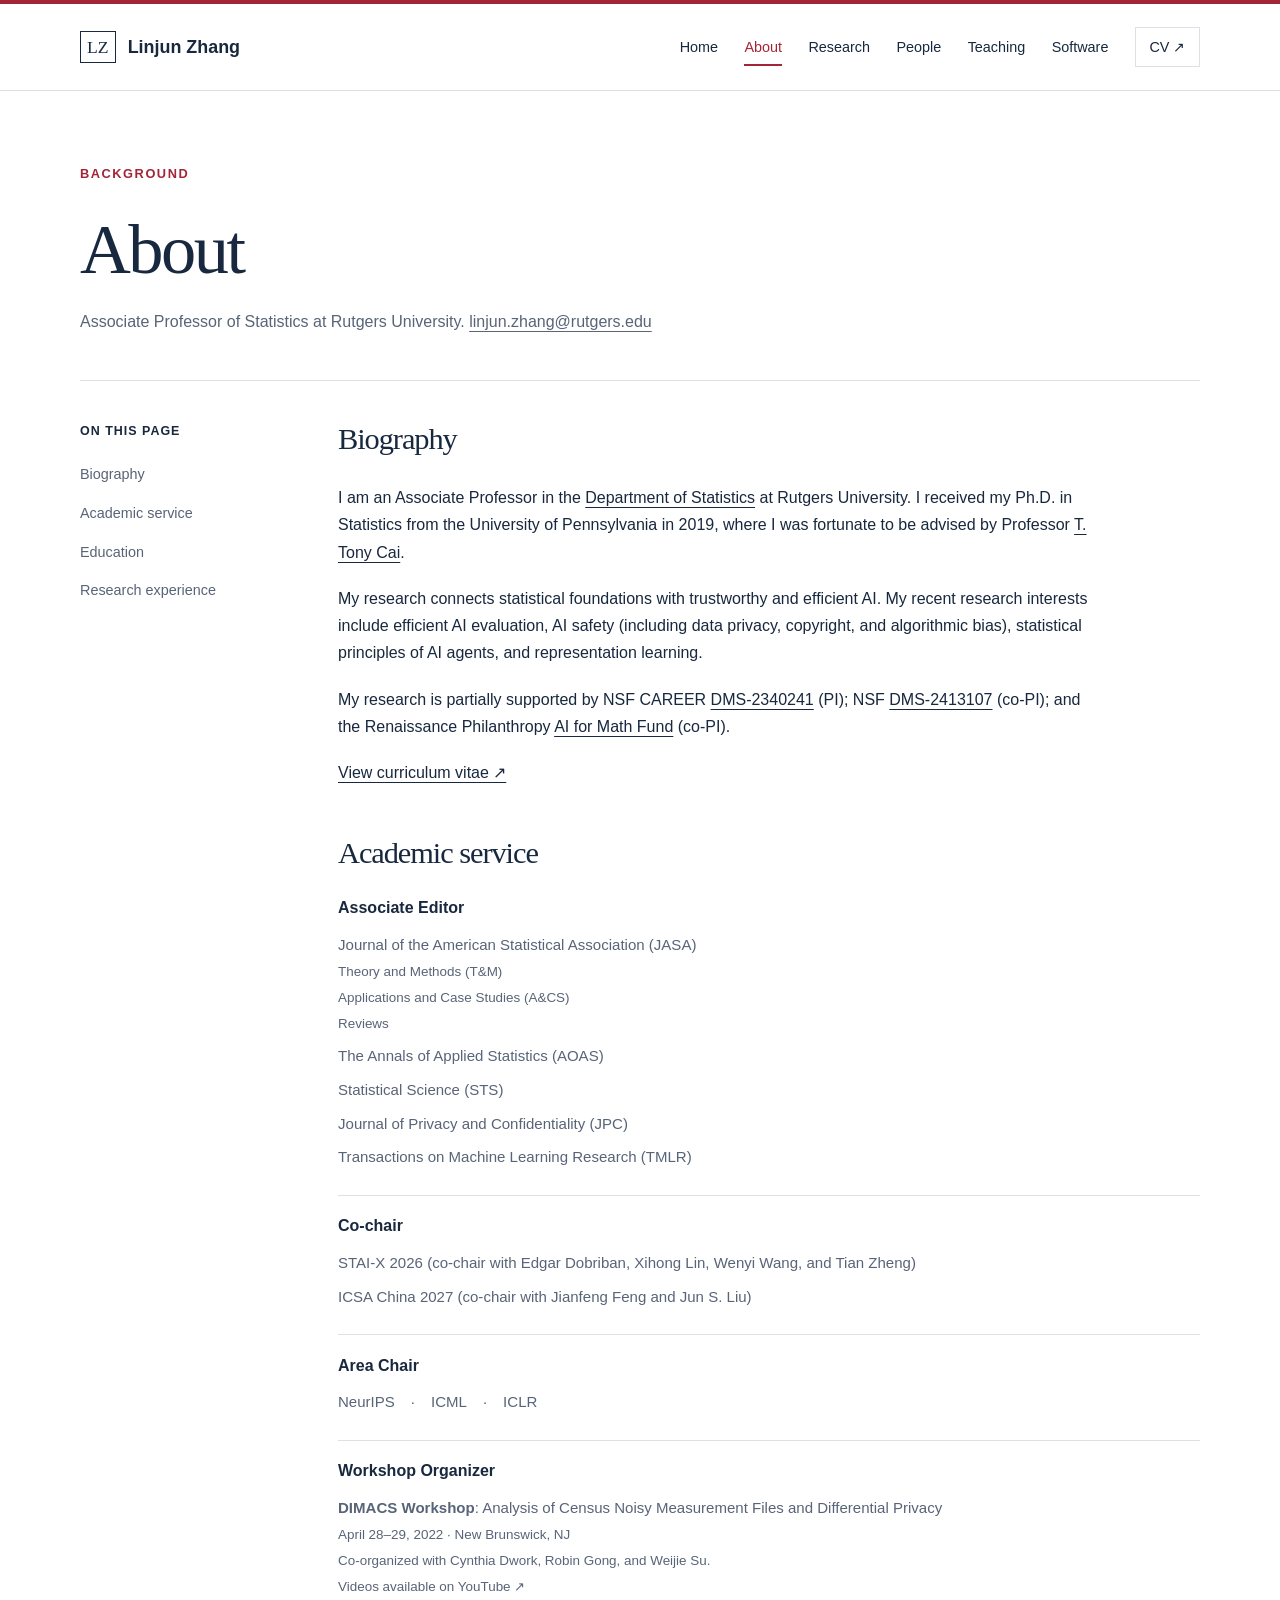
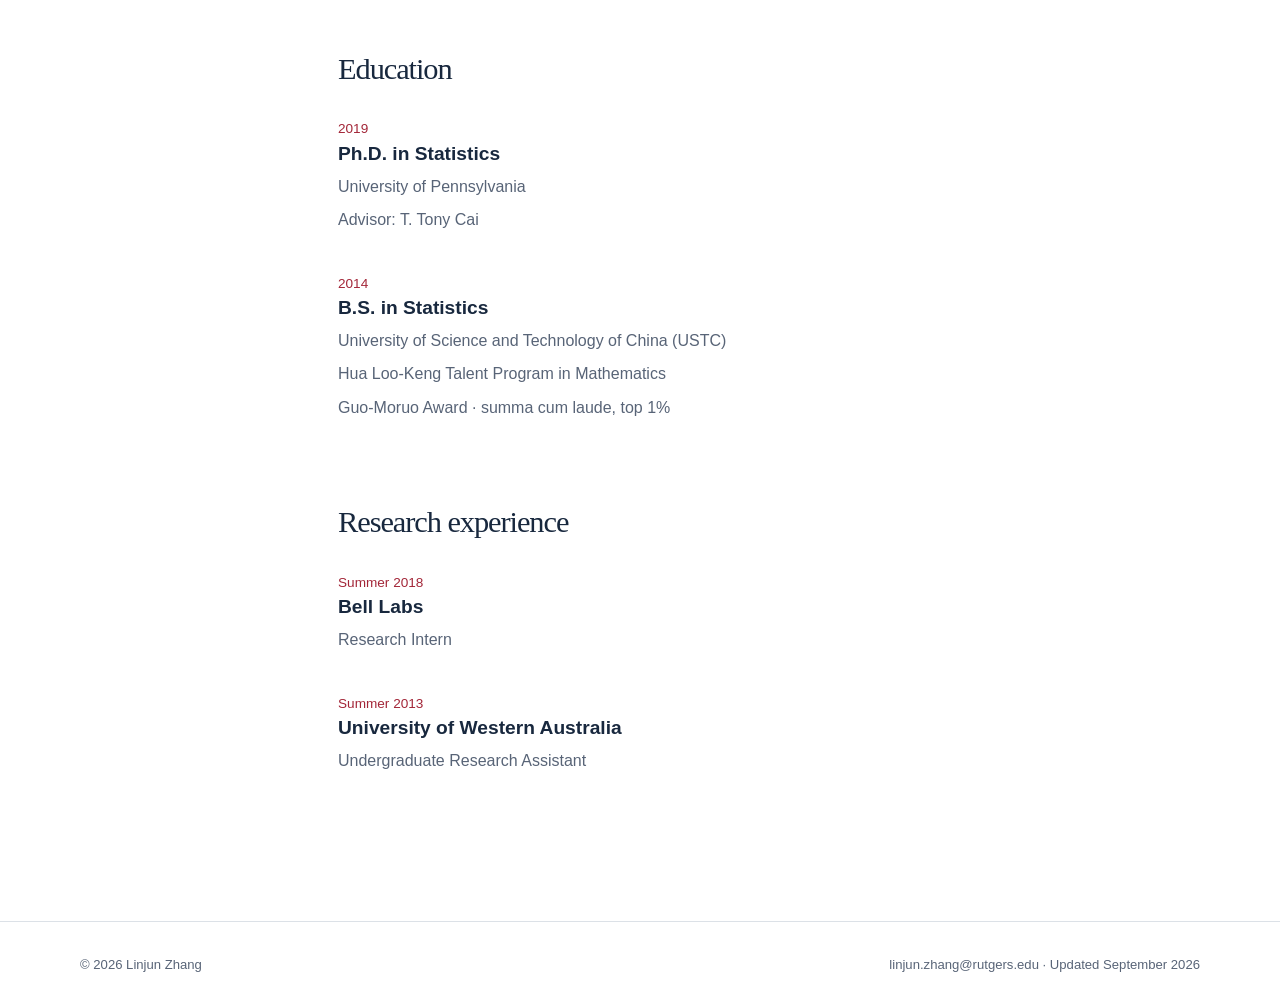
==== commit 097aebe7: "Add DIMACS workshop organization and recordings to service" ====
--- a/About.html
+++ b/About.html
@@ -22,7 +22,7 @@
 <p>My research connects statistical foundations with trustworthy and efficient AI. My recent research interests include efficient AI evaluation, AI safety (including data privacy, copyright, and algorithmic bias), statistical principles of AI agents, and representation learning.</p>
 <p>My research is partially supported by NSF CAREER <a href="https://www.nsf.gov/awardsearch/showAward?AWD_ID=2340241">DMS-2340241</a> (PI); NSF <a href="https://www.nsf.gov/awardsearch/showAward?AWD_ID=2413107">DMS-2413107</a> (co-PI); and the Renaissance Philanthropy <a href="https://www.renaissancephilanthropy.org/crowdsourcing-and-reinventing-the-next-generation-of-dynamic-and-scalable-math-benchmarks">AI for Math Fund</a> (co-PI).</p>
 <p><a href="https://www.dropbox.com/s/jrlijhclnd26m2x/CV_Linjun_Zhang.pdf?dl=0">View curriculum vitae ↗</a></p></section>
-<section class="content-section" id="service"><h2>Academic service</h2><div class="service-groups"><section class="service-group"><h3>Associate Editor</h3><ul><li><a href="https://www.tandfonline.com/journals/uasa19">Journal of the American Statistical Association (JASA)</a><span class="service-detail">Theory and Methods (T&amp;M)</span><span class="service-detail">Applications and Case Studies (A&amp;CS)</span><span class="service-detail">Reviews</span></li><li><a href="https://imstat.org/journals-and-publications/annals-of-applied-statistics/">The Annals of Applied Statistics (AOAS)</a></li><li>Statistical Science (STS)</li><li><a href="https://journalprivacyconfidentiality.org/index.php/jpc/about/editorialTeam">Journal of Privacy and Confidentiality (JPC)</a></li><li><a href="https://jmlr.org/tmlr/editorial-board.html">Transactions on Machine Learning Research (TMLR)</a></li></ul></section><section class="service-group"><h3>Co-chair</h3><ul><li><a href="https://statsupai.org/STAIX2026/">STAI-X 2026</a> (co-chair with Edgar Dobriban, Xihong Lin, Wenyi Wang, and Tian Zheng)</li><li>ICSA China 2027 (co-chair with Jianfeng Feng and Jun S. Liu)</li></ul></section><section class="service-group"><h3>Area Chair</h3><ul class="service-inline"><li>NeurIPS</li><li>ICML</li><li>ICLR</li></ul></section></div></section>
+<section class="content-section" id="service"><h2>Academic service</h2><div class="service-groups"><section class="service-group"><h3>Associate Editor</h3><ul><li><a href="https://www.tandfonline.com/journals/uasa19">Journal of the American Statistical Association (JASA)</a><span class="service-detail">Theory and Methods (T&amp;M)</span><span class="service-detail">Applications and Case Studies (A&amp;CS)</span><span class="service-detail">Reviews</span></li><li><a href="https://imstat.org/journals-and-publications/annals-of-applied-statistics/">The Annals of Applied Statistics (AOAS)</a></li><li>Statistical Science (STS)</li><li><a href="https://journalprivacyconfidentiality.org/index.php/jpc/about/editorialTeam">Journal of Privacy and Confidentiality (JPC)</a></li><li><a href="https://jmlr.org/tmlr/editorial-board.html">Transactions on Machine Learning Research (TMLR)</a></li></ul></section><section class="service-group"><h3>Co-chair</h3><ul><li><a href="https://statsupai.org/STAIX2026/">STAI-X 2026</a> (co-chair with Edgar Dobriban, Xihong Lin, Wenyi Wang, and Tian Zheng)</li><li>ICSA China 2027 (co-chair with Jianfeng Feng and Jun S. Liu)</li></ul></section><section class="service-group"><h3>Area Chair</h3><ul class="service-inline"><li>NeurIPS</li><li>ICML</li><li>ICLR</li></ul></section><section class="service-group"><h3>Workshop Organizer</h3><ul><li><strong>DIMACS Workshop</strong>: <a href="http://dimacs.rutgers.edu/events/details?eID=2038">Analysis of Census Noisy Measurement Files and Differential Privacy</a><span class="service-detail">April 28–29, 2022 · New Brunswick, NJ</span><span class="service-detail">Co-organized with Cynthia Dwork, Robin Gong, and Weijie Su.</span><span class="service-detail"><a href="https://www.youtube.com/playlist?list=PLKVCRT3MRed733-w2Lo2yvCAkac9zdIVj">Videos available on YouTube ↗</a></span></li></ul></section></div></section>
 <section class="content-section" id="education"><h2>Education</h2>
 <div class="timeline-entry"><time>2019</time><h3>Ph.D. in Statistics</h3><p>University of Pennsylvania</p><p>Advisor: T. Tony Cai</p></div>
 <div class="timeline-entry"><time>2014</time><h3>B.S. in Statistics</h3><p>University of Science and Technology of China (USTC)</p><p>Hua Loo-Keng Talent Program in Mathematics</p><p>Guo-Moruo Award · summa cum laude, top 1%</p></div></section>
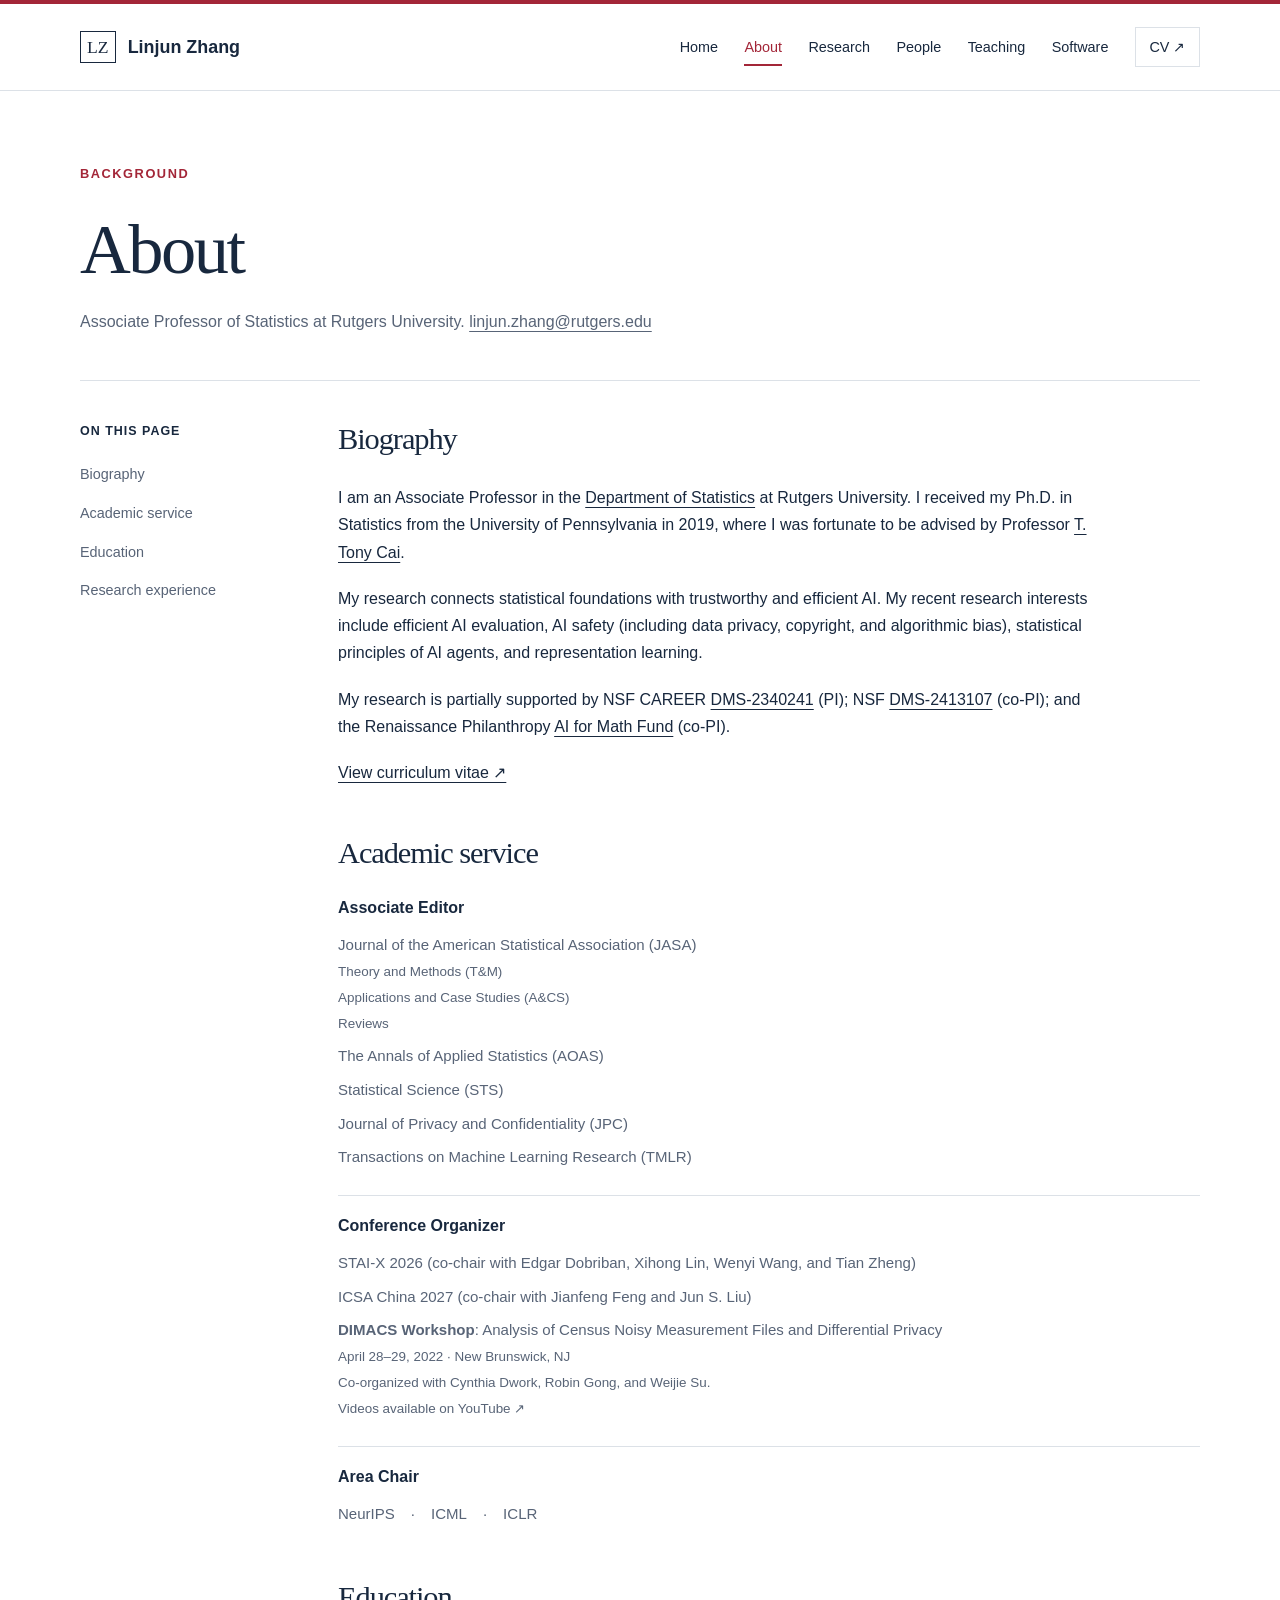
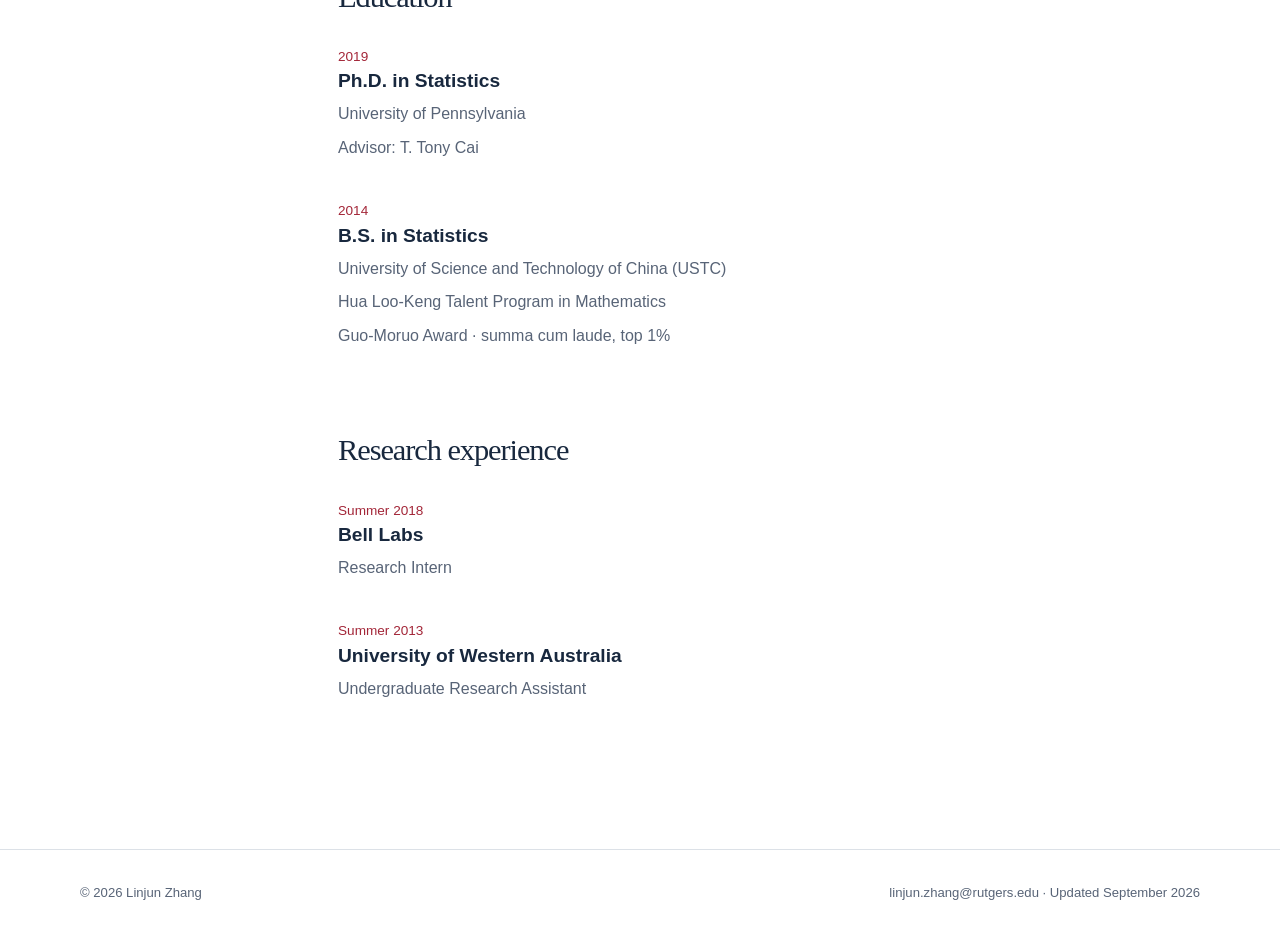
==== commit 75912a2a: "Group all three events under Conference Organizer" ====
--- a/About.html
+++ b/About.html
@@ -22,7 +22,7 @@
 <p>My research connects statistical foundations with trustworthy and efficient AI. My recent research interests include efficient AI evaluation, AI safety (including data privacy, copyright, and algorithmic bias), statistical principles of AI agents, and representation learning.</p>
 <p>My research is partially supported by NSF CAREER <a href="https://www.nsf.gov/awardsearch/showAward?AWD_ID=2340241">DMS-2340241</a> (PI); NSF <a href="https://www.nsf.gov/awardsearch/showAward?AWD_ID=2413107">DMS-2413107</a> (co-PI); and the Renaissance Philanthropy <a href="https://www.renaissancephilanthropy.org/crowdsourcing-and-reinventing-the-next-generation-of-dynamic-and-scalable-math-benchmarks">AI for Math Fund</a> (co-PI).</p>
 <p><a href="https://www.dropbox.com/s/jrlijhclnd26m2x/CV_Linjun_Zhang.pdf?dl=0">View curriculum vitae ↗</a></p></section>
-<section class="content-section" id="service"><h2>Academic service</h2><div class="service-groups"><section class="service-group"><h3>Associate Editor</h3><ul><li><a href="https://www.tandfonline.com/journals/uasa19">Journal of the American Statistical Association (JASA)</a><span class="service-detail">Theory and Methods (T&amp;M)</span><span class="service-detail">Applications and Case Studies (A&amp;CS)</span><span class="service-detail">Reviews</span></li><li><a href="https://imstat.org/journals-and-publications/annals-of-applied-statistics/">The Annals of Applied Statistics (AOAS)</a></li><li>Statistical Science (STS)</li><li><a href="https://journalprivacyconfidentiality.org/index.php/jpc/about/editorialTeam">Journal of Privacy and Confidentiality (JPC)</a></li><li><a href="https://jmlr.org/tmlr/editorial-board.html">Transactions on Machine Learning Research (TMLR)</a></li></ul></section><section class="service-group"><h3>Co-chair</h3><ul><li><a href="https://statsupai.org/STAIX2026/">STAI-X 2026</a> (co-chair with Edgar Dobriban, Xihong Lin, Wenyi Wang, and Tian Zheng)</li><li>ICSA China 2027 (co-chair with Jianfeng Feng and Jun S. Liu)</li></ul></section><section class="service-group"><h3>Area Chair</h3><ul class="service-inline"><li>NeurIPS</li><li>ICML</li><li>ICLR</li></ul></section><section class="service-group"><h3>Workshop Organizer</h3><ul><li><strong>DIMACS Workshop</strong>: <a href="http://dimacs.rutgers.edu/events/details?eID=2038">Analysis of Census Noisy Measurement Files and Differential Privacy</a><span class="service-detail">April 28–29, 2022 · New Brunswick, NJ</span><span class="service-detail">Co-organized with Cynthia Dwork, Robin Gong, and Weijie Su.</span><span class="service-detail"><a href="https://www.youtube.com/playlist?list=PLKVCRT3MRed733-w2Lo2yvCAkac9zdIVj">Videos available on YouTube ↗</a></span></li></ul></section></div></section>
+<section class="content-section" id="service"><h2>Academic service</h2><div class="service-groups"><section class="service-group"><h3>Associate Editor</h3><ul><li><a href="https://www.tandfonline.com/journals/uasa19">Journal of the American Statistical Association (JASA)</a><span class="service-detail">Theory and Methods (T&amp;M)</span><span class="service-detail">Applications and Case Studies (A&amp;CS)</span><span class="service-detail">Reviews</span></li><li><a href="https://imstat.org/journals-and-publications/annals-of-applied-statistics/">The Annals of Applied Statistics (AOAS)</a></li><li>Statistical Science (STS)</li><li><a href="https://journalprivacyconfidentiality.org/index.php/jpc/about/editorialTeam">Journal of Privacy and Confidentiality (JPC)</a></li><li><a href="https://jmlr.org/tmlr/editorial-board.html">Transactions on Machine Learning Research (TMLR)</a></li></ul></section><section class="service-group"><h3>Conference Organizer</h3><ul><li><a href="https://statsupai.org/STAIX2026/">STAI-X 2026</a> (co-chair with Edgar Dobriban, Xihong Lin, Wenyi Wang, and Tian Zheng)</li><li>ICSA China 2027 (co-chair with Jianfeng Feng and Jun S. Liu)</li><li><strong>DIMACS Workshop</strong>: <a href="http://dimacs.rutgers.edu/events/details?eID=2038">Analysis of Census Noisy Measurement Files and Differential Privacy</a><span class="service-detail">April 28–29, 2022 · New Brunswick, NJ</span><span class="service-detail">Co-organized with Cynthia Dwork, Robin Gong, and Weijie Su.</span><span class="service-detail"><a href="https://www.youtube.com/playlist?list=PLKVCRT3MRed733-w2Lo2yvCAkac9zdIVj">Videos available on YouTube ↗</a></span></li></ul></section><section class="service-group"><h3>Area Chair</h3><ul class="service-inline"><li>NeurIPS</li><li>ICML</li><li>ICLR</li></ul></section></div></section>
 <section class="content-section" id="education"><h2>Education</h2>
 <div class="timeline-entry"><time>2019</time><h3>Ph.D. in Statistics</h3><p>University of Pennsylvania</p><p>Advisor: T. Tony Cai</p></div>
 <div class="timeline-entry"><time>2014</time><h3>B.S. in Statistics</h3><p>University of Science and Technology of China (USTC)</p><p>Hua Loo-Keng Talent Program in Mathematics</p><p>Guo-Moruo Award · summa cum laude, top 1%</p></div></section>
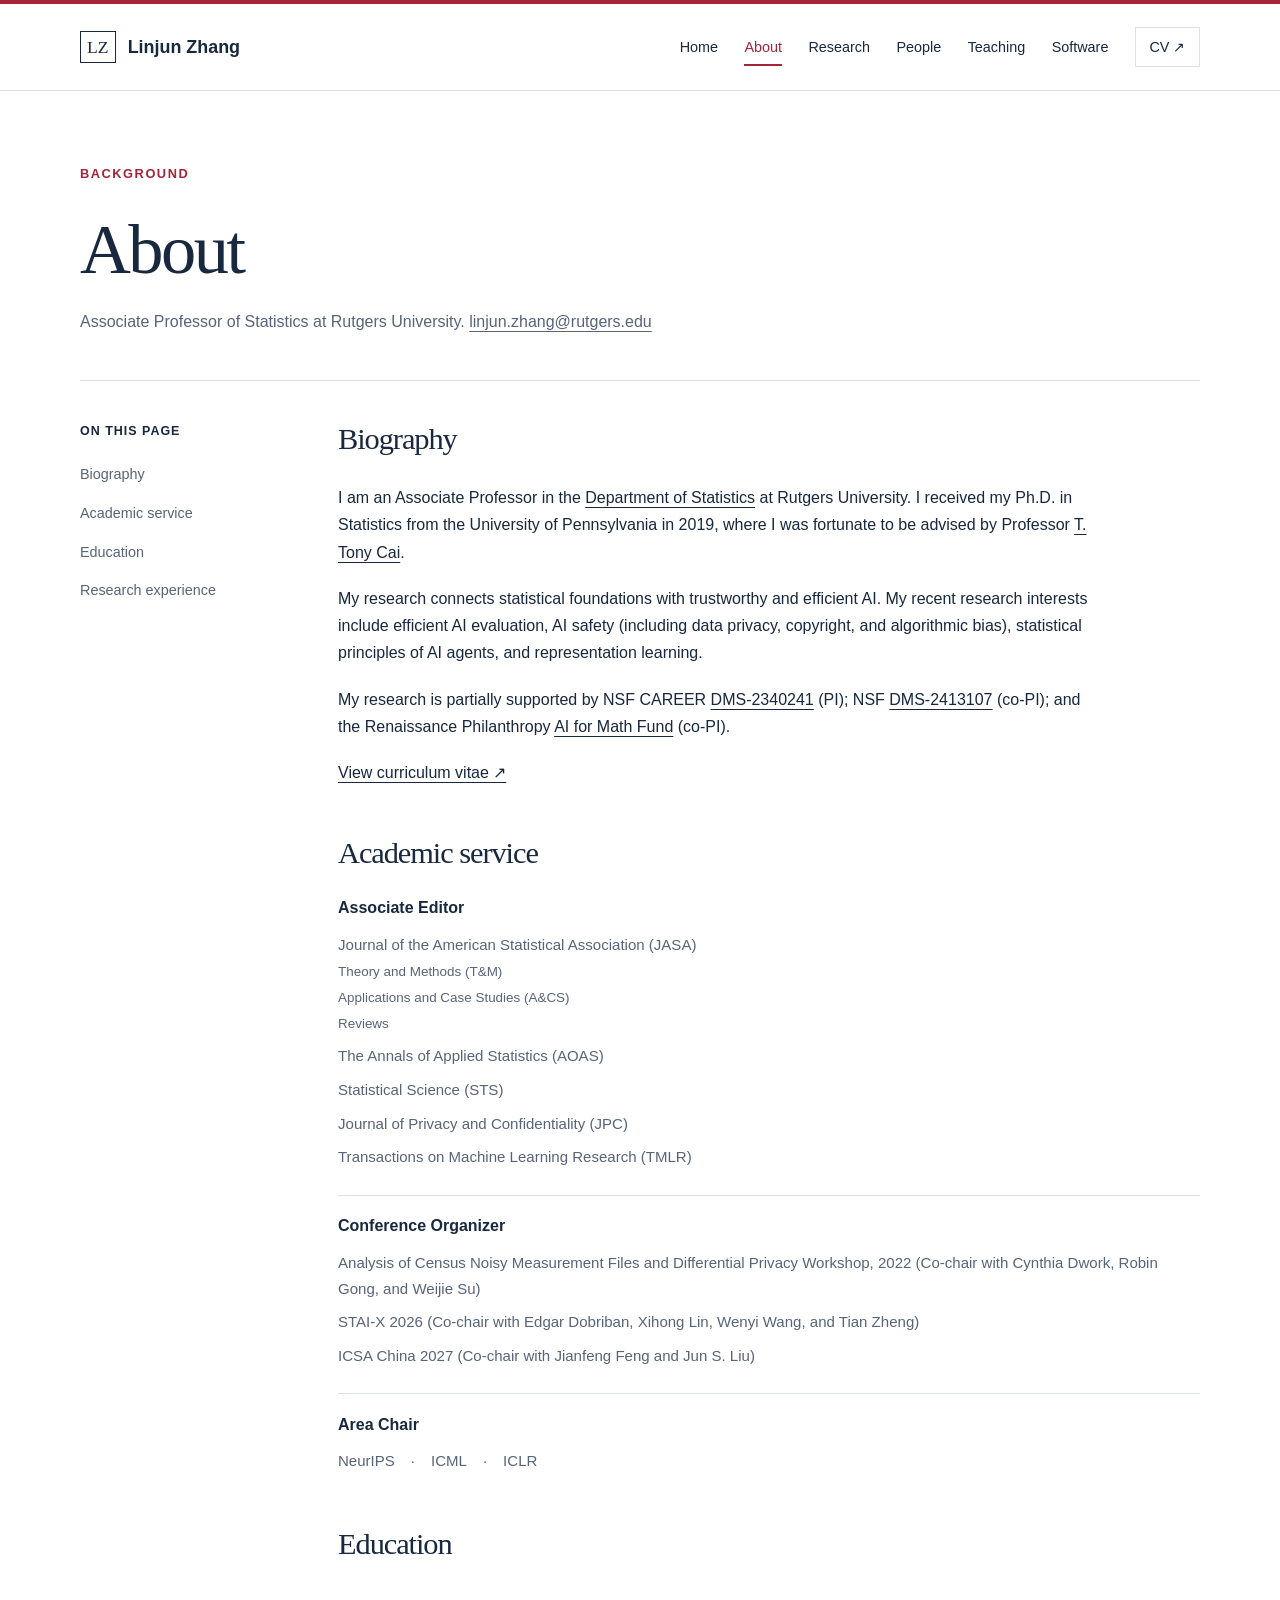
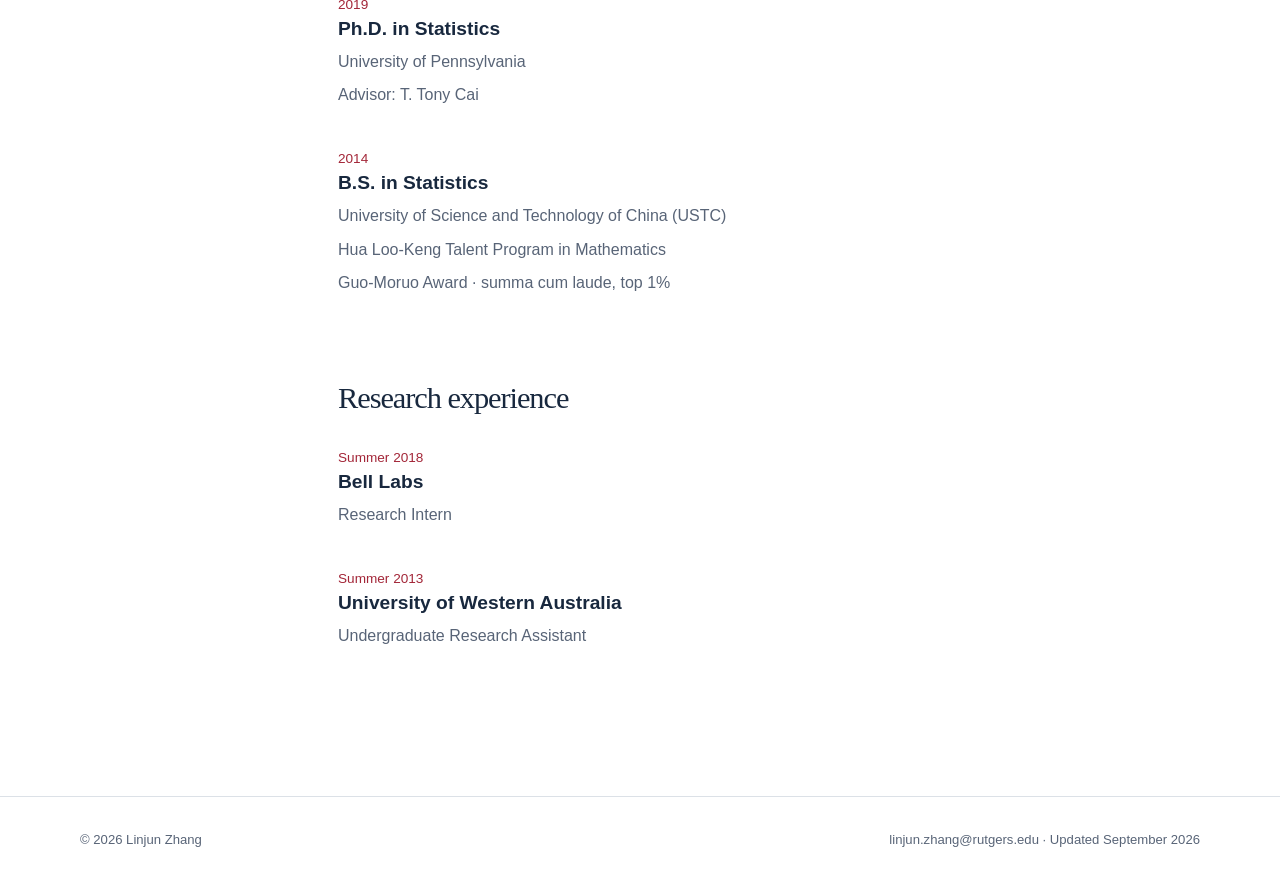
==== commit 9be62b0c: "Align conference entries and order them chronologically" ====
--- a/About.html
+++ b/About.html
@@ -22,7 +22,7 @@
 <p>My research connects statistical foundations with trustworthy and efficient AI. My recent research interests include efficient AI evaluation, AI safety (including data privacy, copyright, and algorithmic bias), statistical principles of AI agents, and representation learning.</p>
 <p>My research is partially supported by NSF CAREER <a href="https://www.nsf.gov/awardsearch/showAward?AWD_ID=2340241">DMS-2340241</a> (PI); NSF <a href="https://www.nsf.gov/awardsearch/showAward?AWD_ID=2413107">DMS-2413107</a> (co-PI); and the Renaissance Philanthropy <a href="https://www.renaissancephilanthropy.org/crowdsourcing-and-reinventing-the-next-generation-of-dynamic-and-scalable-math-benchmarks">AI for Math Fund</a> (co-PI).</p>
 <p><a href="https://www.dropbox.com/s/jrlijhclnd26m2x/CV_Linjun_Zhang.pdf?dl=0">View curriculum vitae ↗</a></p></section>
-<section class="content-section" id="service"><h2>Academic service</h2><div class="service-groups"><section class="service-group"><h3>Associate Editor</h3><ul><li><a href="https://www.tandfonline.com/journals/uasa19">Journal of the American Statistical Association (JASA)</a><span class="service-detail">Theory and Methods (T&amp;M)</span><span class="service-detail">Applications and Case Studies (A&amp;CS)</span><span class="service-detail">Reviews</span></li><li><a href="https://imstat.org/journals-and-publications/annals-of-applied-statistics/">The Annals of Applied Statistics (AOAS)</a></li><li>Statistical Science (STS)</li><li><a href="https://journalprivacyconfidentiality.org/index.php/jpc/about/editorialTeam">Journal of Privacy and Confidentiality (JPC)</a></li><li><a href="https://jmlr.org/tmlr/editorial-board.html">Transactions on Machine Learning Research (TMLR)</a></li></ul></section><section class="service-group"><h3>Conference Organizer</h3><ul><li><a href="https://statsupai.org/STAIX2026/">STAI-X 2026</a> (co-chair with Edgar Dobriban, Xihong Lin, Wenyi Wang, and Tian Zheng)</li><li>ICSA China 2027 (co-chair with Jianfeng Feng and Jun S. Liu)</li><li><strong>DIMACS Workshop</strong>: <a href="http://dimacs.rutgers.edu/events/details?eID=2038">Analysis of Census Noisy Measurement Files and Differential Privacy</a><span class="service-detail">April 28–29, 2022 · New Brunswick, NJ</span><span class="service-detail">Co-organized with Cynthia Dwork, Robin Gong, and Weijie Su.</span><span class="service-detail"><a href="https://www.youtube.com/playlist?list=PLKVCRT3MRed733-w2Lo2yvCAkac9zdIVj">Videos available on YouTube ↗</a></span></li></ul></section><section class="service-group"><h3>Area Chair</h3><ul class="service-inline"><li>NeurIPS</li><li>ICML</li><li>ICLR</li></ul></section></div></section>
+<section class="content-section" id="service"><h2>Academic service</h2><div class="service-groups"><section class="service-group"><h3>Associate Editor</h3><ul><li><a href="https://www.tandfonline.com/journals/uasa19">Journal of the American Statistical Association (JASA)</a><span class="service-detail">Theory and Methods (T&amp;M)</span><span class="service-detail">Applications and Case Studies (A&amp;CS)</span><span class="service-detail">Reviews</span></li><li><a href="https://imstat.org/journals-and-publications/annals-of-applied-statistics/">The Annals of Applied Statistics (AOAS)</a></li><li>Statistical Science (STS)</li><li><a href="https://journalprivacyconfidentiality.org/index.php/jpc/about/editorialTeam">Journal of Privacy and Confidentiality (JPC)</a></li><li><a href="https://jmlr.org/tmlr/editorial-board.html">Transactions on Machine Learning Research (TMLR)</a></li></ul></section><section class="service-group"><h3>Conference Organizer</h3><ul><li><a href="http://dimacs.rutgers.edu/events/details?eID=2038">Analysis of Census Noisy Measurement Files and Differential Privacy Workshop, 2022</a> (Co-chair with Cynthia Dwork, Robin Gong, and Weijie Su)</li><li><a href="https://statsupai.org/STAIX2026/">STAI-X 2026</a> (Co-chair with Edgar Dobriban, Xihong Lin, Wenyi Wang, and Tian Zheng)</li><li>ICSA China 2027 (Co-chair with Jianfeng Feng and Jun S. Liu)</li></ul></section><section class="service-group"><h3>Area Chair</h3><ul class="service-inline"><li>NeurIPS</li><li>ICML</li><li>ICLR</li></ul></section></div></section>
 <section class="content-section" id="education"><h2>Education</h2>
 <div class="timeline-entry"><time>2019</time><h3>Ph.D. in Statistics</h3><p>University of Pennsylvania</p><p>Advisor: T. Tony Cai</p></div>
 <div class="timeline-entry"><time>2014</time><h3>B.S. in Statistics</h3><p>University of Science and Technology of China (USTC)</p><p>Hua Loo-Keng Talent Program in Mathematics</p><p>Guo-Moruo Award · summa cum laude, top 1%</p></div></section>
